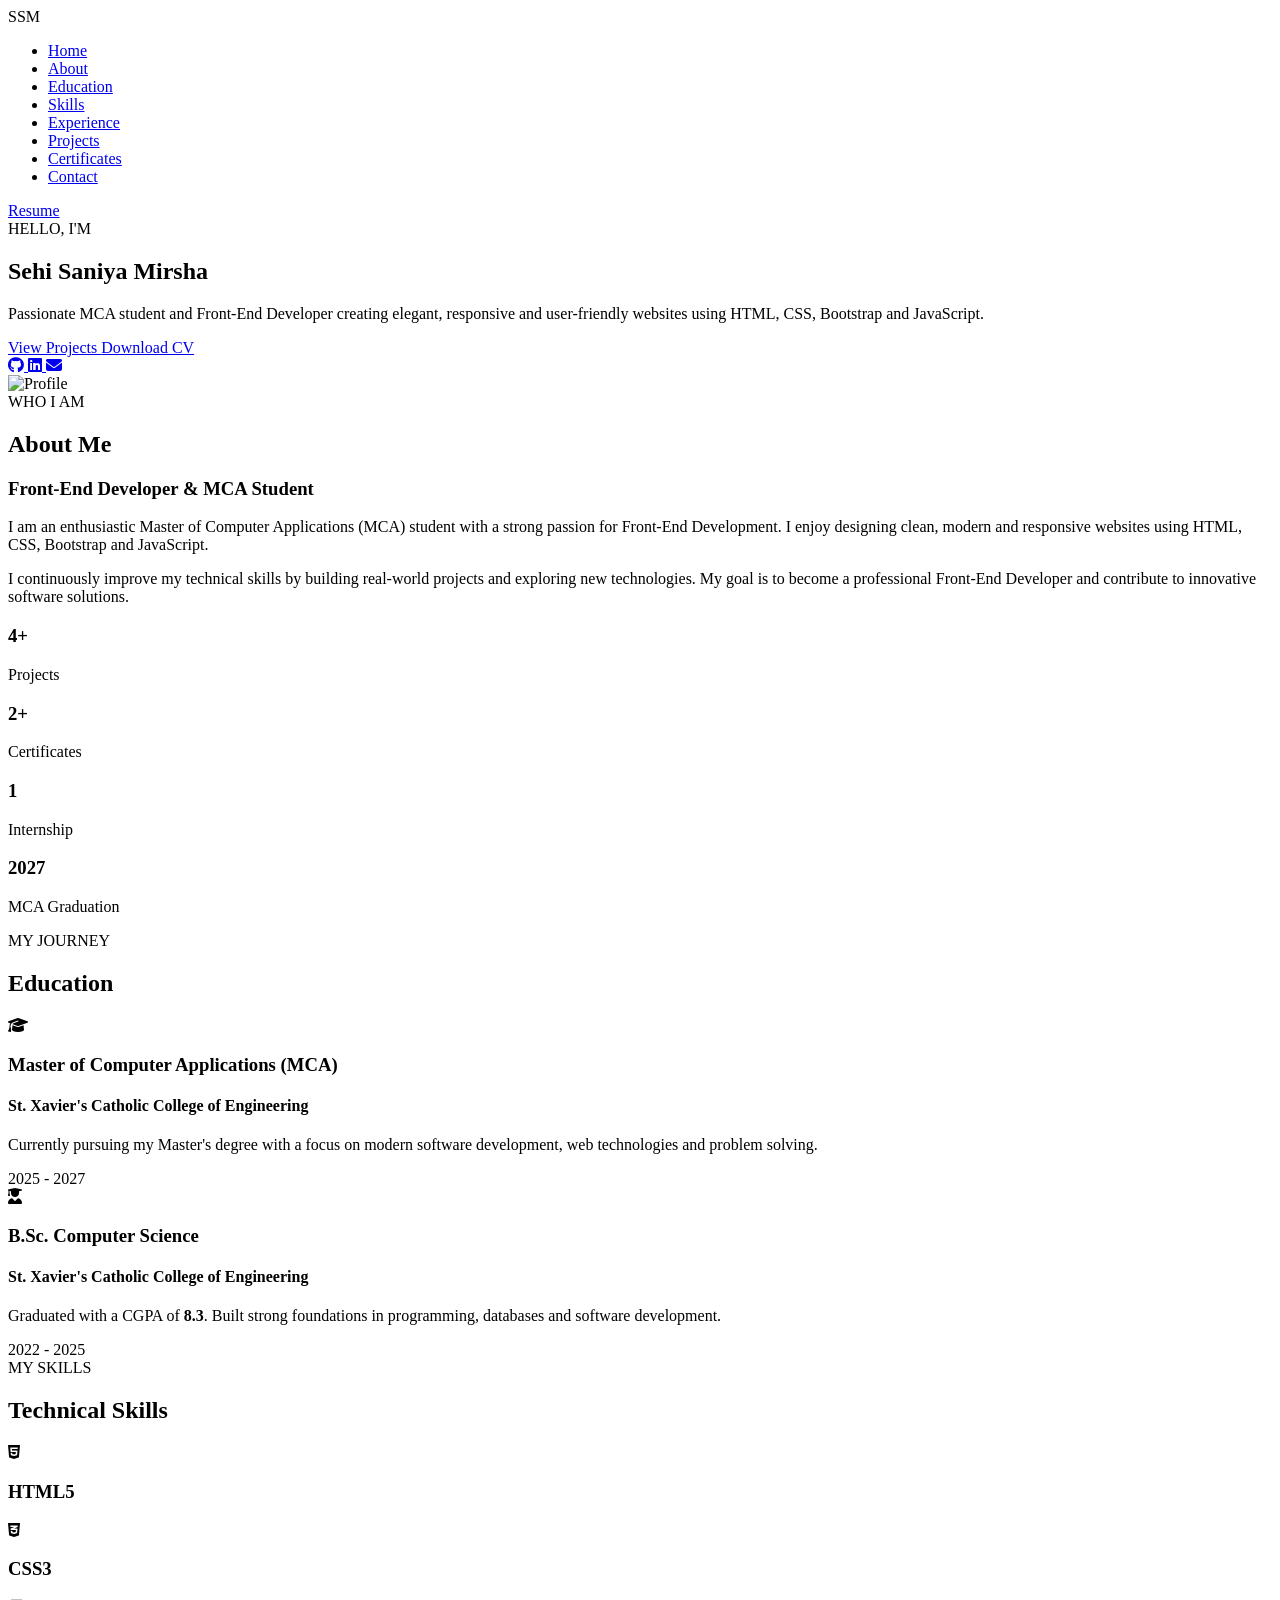
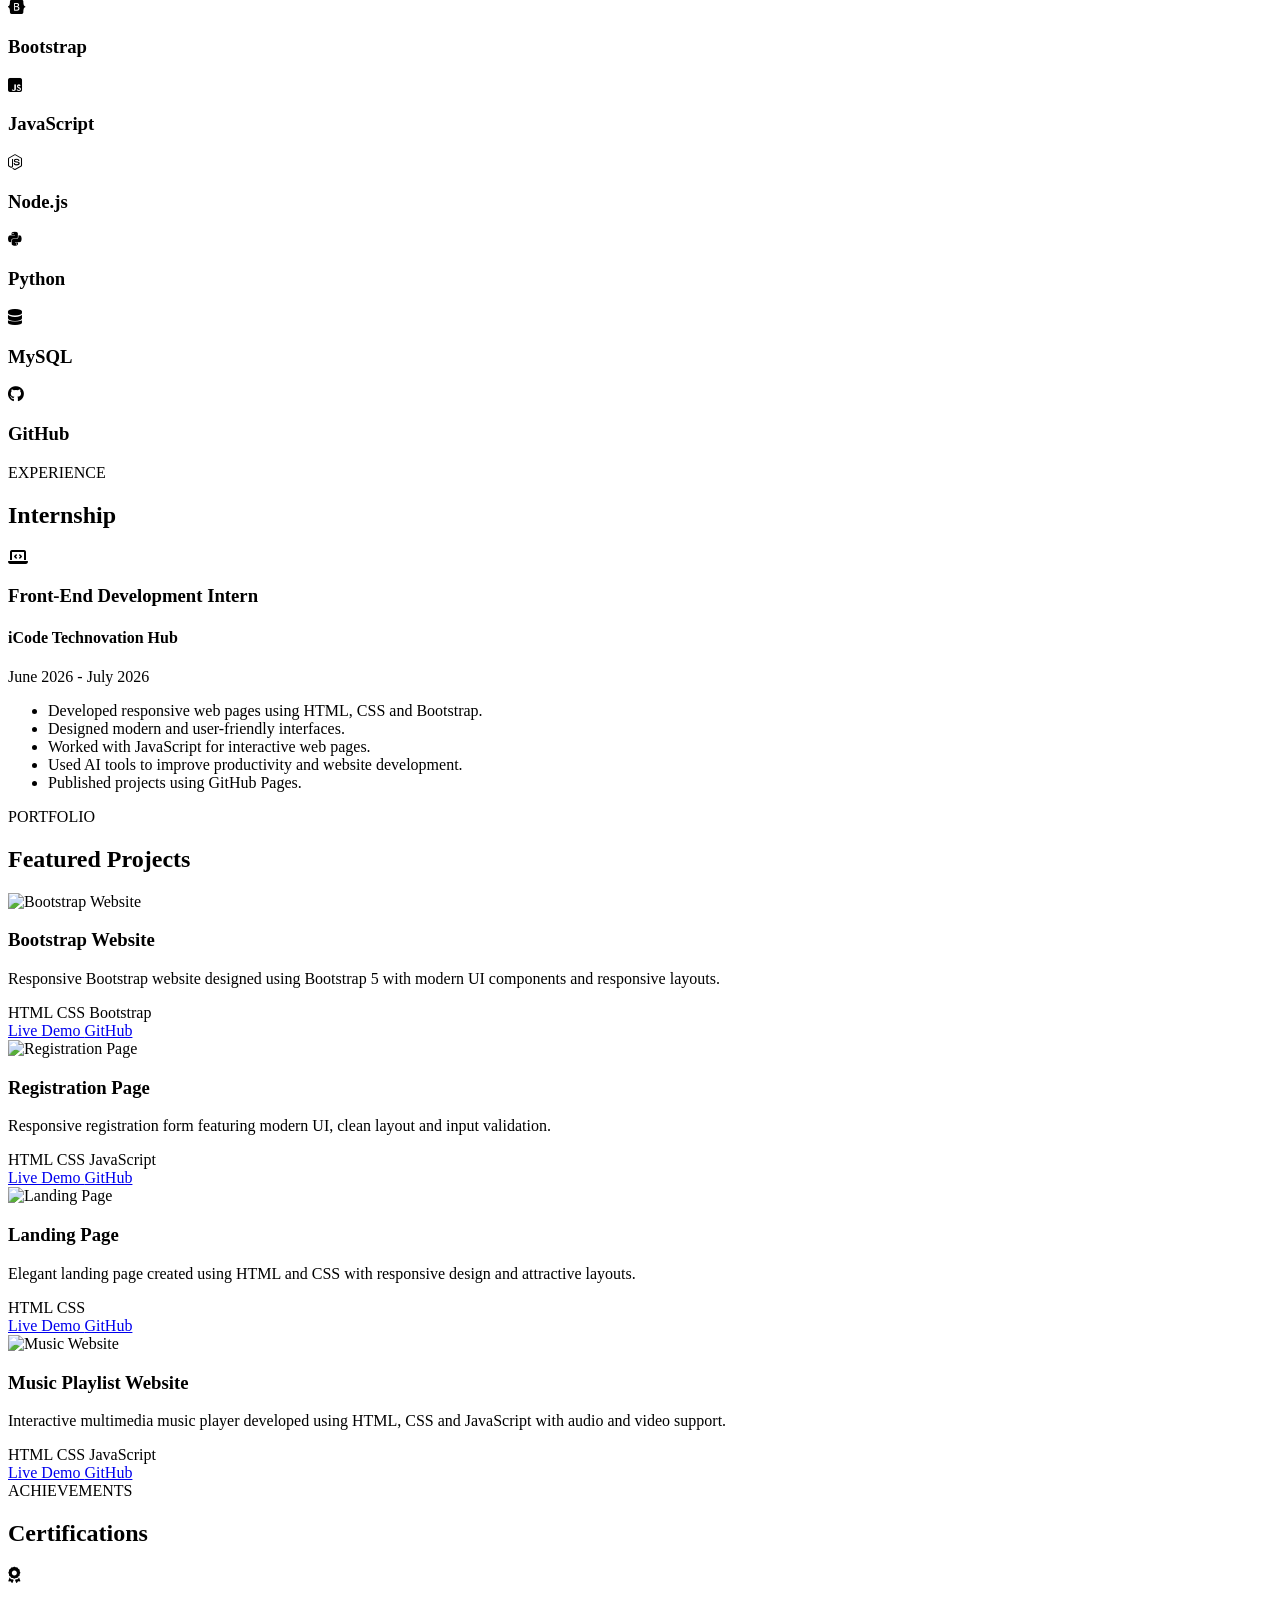
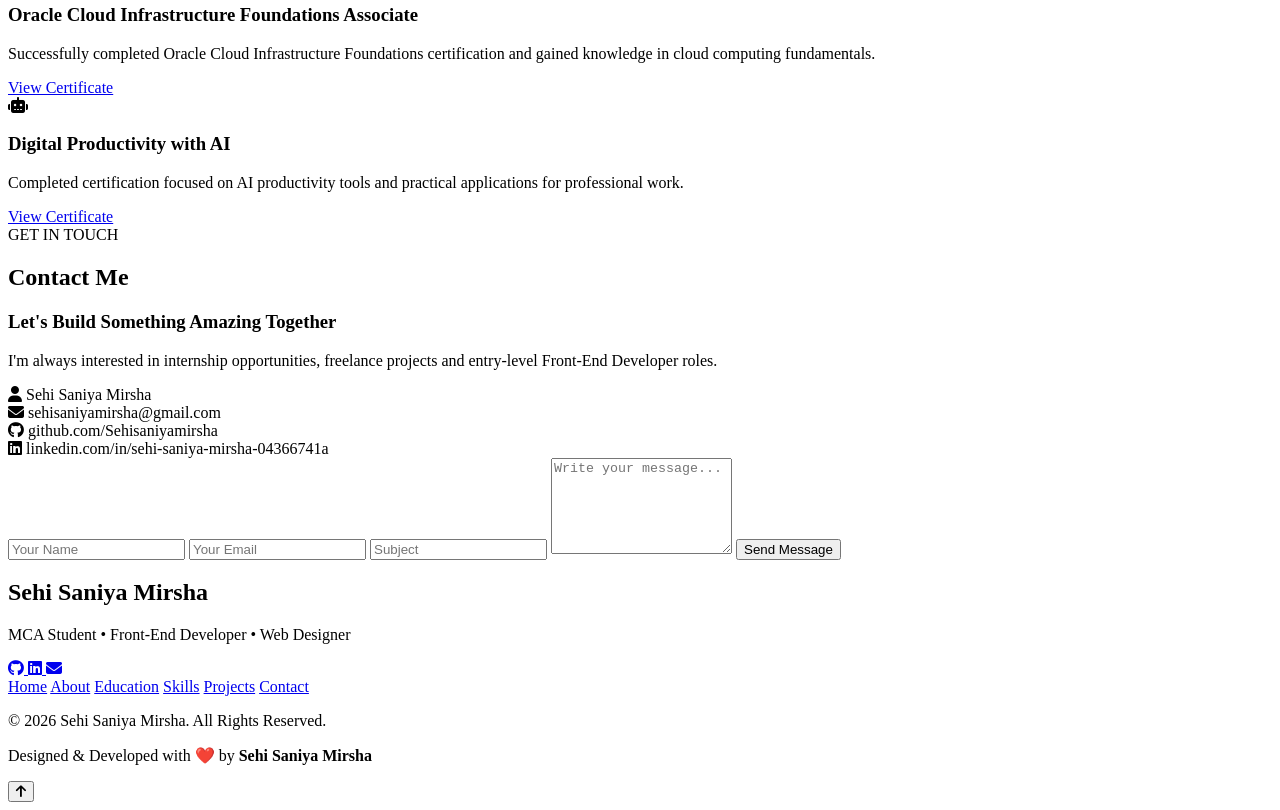
==== index.html @ 5b211af3 "Add files via upload" ====
<!DOCTYPE html>
<html lang="en">

<head>

    <meta charset="UTF-8">
    <meta name="viewport" content="width=device-width, initial-scale=1.0">

    <title>Sehi Saniya Mirsha | Front-End Developer</title>

    <!-- Google Fonts -->
    <link href="https://fonts.googleapis.com/css2?family=Poppins:wght@300;400;500;600;700&family=Playfair+Display:wght@600;700&display=swap" rel="stylesheet">

    <!-- Font Awesome -->
    <link rel="stylesheet"
        href="https://cdnjs.cloudflare.com/ajax/libs/font-awesome/6.7.2/css/all.min.css">

    <!-- CSS -->
    <link rel="stylesheet" href="style.css">

</head>

<body>

    <!--======================
        Loader
    =======================-->

    <div id="loader">

        <div class="loader-circle"></div>

    </div>

    <!-- Progress Bar -->

    <div id="progress-bar"></div>

    <!-- Background Blur -->

    <div class="blur blur1"></div>

    <div class="blur blur2"></div>

    <!--======================
        HEADER
    =======================-->

    <header>

        <nav>

            <div class="logo">

                SSM

            </div>

            <ul>

                <li><a href="#home">Home</a></li>

                <li><a href="#about">About</a></li>

                <li><a href="#education">Education</a></li>

                <li><a href="#skills">Skills</a></li>

                <li><a href="#experience">Experience</a></li>

                <li><a href="#projects">Projects</a></li>

                <li><a href="#certificates">Certificates</a></li>

                <li><a href="#contact">Contact</a></li>

            </ul>

            <a href="resume.pdf" download class="resume-btn">

                Resume

            </a>

        </nav>

    </header>

    <!--======================
        HERO
    =======================-->

    <section class="hero" id="home">

        <div class="hero-left">

            <span class="welcome">

                HELLO, I'M

            </span>

            <h1>

                Sehi Saniya

                <span>Mirsha</span>

            </h1>

            <h2>

                <span class="typing"></span>

            </h2>

            <p>

                Passionate MCA student and Front-End Developer creating
                elegant, responsive and user-friendly websites using
                HTML, CSS, Bootstrap and JavaScript.

            </p>

            <div class="hero-buttons">

                <a href="#projects" class="primary-btn">

                    View Projects

                </a>

                <a href="resume.pdf" download class="secondary-btn">

                    Download CV

                </a>

            </div>

            <div class="social-links">

                <a href="https://github.com/Sehisaniyamirsha" target="_blank">

                    <i class="fab fa-github"></i>

                </a>

                <a href="https://www.linkedin.com/in/sehi-saniya-mirsha-04366741a/" target="_blank">

                    <i class="fab fa-linkedin"></i>

                </a>

                <a href="mailto:sehisaniyamirsha@gmail.com">

                    <i class="fas fa-envelope"></i>

                </a>

            </div>

        </div>

        <div class="hero-right">

            <div class="image-box">

                <img src="profile.jpg" alt="Profile">

            </div>

        </div>

    </section>

    <!--======================
        ABOUT
    =======================-->

    <section id="about">

        <div class="section-heading">

            <span>WHO I AM</span>

            <h2>About Me</h2>

        </div>

        <div class="about-wrapper">

            <div class="about-content">

                <h3>

                    Front-End Developer & MCA Student

                </h3>

                <p>

                    I am an enthusiastic Master of Computer Applications
                    (MCA) student with a strong passion for Front-End
                    Development. I enjoy designing clean, modern and
                    responsive websites using HTML, CSS, Bootstrap and
                    JavaScript.

                </p>

                <p>

                    I continuously improve my technical skills by building
                    real-world projects and exploring new technologies.
                    My goal is to become a professional Front-End Developer
                    and contribute to innovative software solutions.

                </p>

            </div>

            <div class="about-cards">

                <div class="info-card">

                    <h3>4+</h3>

                    <p>Projects</p>

                </div>

                <div class="info-card">

                    <h3>2+</h3>

                    <p>Certificates</p>

                </div>

                <div class="info-card">

                    <h3>1</h3>

                    <p>Internship</p>

                </div>

                <div class="info-card">

                    <h3>2027</h3>

                    <p>MCA Graduation</p>

                </div>

            </div>

        </div>

    </section>
        <!--======================
        EDUCATION
    =======================-->

    <section id="education">

        <div class="section-heading">

            <span>MY JOURNEY</span>

            <h2>Education</h2>

        </div>

        <div class="education-container">

            <div class="education-card">

                <div class="edu-icon">
                    <i class="fas fa-graduation-cap"></i>
                </div>

                <div class="edu-content">

                    <h3>Master of Computer Applications (MCA)</h3>

                    <h4>St. Xavier's Catholic College of Engineering</h4>

                    <p>
                        Currently pursuing my Master's degree with a focus on
                        modern software development, web technologies and
                        problem solving.
                    </p>

                    <span>2025 - 2027</span>

                </div>

            </div>

            <div class="education-card">

                <div class="edu-icon">
                    <i class="fas fa-user-graduate"></i>
                </div>

                <div class="edu-content">

                    <h3>B.Sc. Computer Science</h3>

                    <h4>St. Xavier's Catholic College of Engineering</h4>

                    <p>

                        Graduated with a CGPA of <strong>8.3</strong>.
                        Built strong foundations in programming,
                        databases and software development.

                    </p>

                    <span>2022 - 2025</span>

                </div>

            </div>

        </div>

    </section>





    <!--======================
            SKILLS
    =======================-->

    <section id="skills">

        <div class="section-heading">

            <span>MY SKILLS</span>

            <h2>Technical Skills</h2>

        </div>

        <div class="skills-container">

            <div class="skill-card">
                <i class="fab fa-html5"></i>
                <h3>HTML5</h3>
            </div>

            <div class="skill-card">
                <i class="fab fa-css3-alt"></i>
                <h3>CSS3</h3>
            </div>

            <div class="skill-card">
                <i class="fab fa-bootstrap"></i>
                <h3>Bootstrap</h3>
            </div>

            <div class="skill-card">
                <i class="fab fa-js-square"></i>
                <h3>JavaScript</h3>
            </div>

            <div class="skill-card">
                <i class="fab fa-node-js"></i>
                <h3>Node.js</h3>
            </div>

            <div class="skill-card">
                <i class="fab fa-python"></i>
                <h3>Python</h3>
            </div>

            <div class="skill-card">
                <i class="fas fa-database"></i>
                <h3>MySQL</h3>
            </div>

            <div class="skill-card">
                <i class="fab fa-github"></i>
                <h3>GitHub</h3>
            </div>

        </div>

    </section>





    <!--======================
            EXPERIENCE
    =======================-->

    <section id="experience">

        <div class="section-heading">

            <span>EXPERIENCE</span>

            <h2>Internship</h2>

        </div>

        <div class="experience-box">

            <div class="experience-icon">

                <i class="fas fa-laptop-code"></i>

            </div>

            <div class="experience-content">

                <h3>Front-End Development Intern</h3>

                <h4>iCode Technovation Hub</h4>

                <span>June 2026 - July 2026</span>

                <ul>

                    <li>Developed responsive web pages using HTML, CSS and Bootstrap.</li>

                    <li>Designed modern and user-friendly interfaces.</li>

                    <li>Worked with JavaScript for interactive web pages.</li>

                    <li>Used AI tools to improve productivity and website development.</li>

                    <li>Published projects using GitHub Pages.</li>

                </ul>

            </div>

        </div>

    </section>






    <!--======================
            PROJECTS
    =======================-->

    <section id="projects">

        <div class="section-heading">

            <span>PORTFOLIO</span>

            <h2>Featured Projects</h2>

        </div>

        <div class="projects-grid">




            <!-- Project 1 -->

            <div class="project-card">

                <img src="pro1.png" alt="Bootstrap Website">

                <div class="project-content">

                    <h3>Bootstrap Website</h3>

                    <p>

                        Responsive Bootstrap website designed using
                        Bootstrap 5 with modern UI components and
                        responsive layouts.

                    </p>

                    <div class="project-tech">

                        <span>HTML</span>

                        <span>CSS</span>

                        <span>Bootstrap</span>

                    </div>

                    <div class="project-buttons">

                        <a href="https://sehisaniyamirsha.github.io/bootdata/" target="_blank">

                            Live Demo

                        </a>

                        <a href="https://github.com/Sehisaniyamirsha" target="_blank">

                            GitHub

                        </a>

                    </div>

                </div>

            </div>




            <!-- Project 2 -->

            <div class="project-card">

                <img src="pro2.png" alt="Registration Page">

                <div class="project-content">

                    <h3>Registration Page</h3>

                    <p>

                        Responsive registration form featuring modern UI,
                        clean layout and input validation.

                    </p>

                    <div class="project-tech">

                        <span>HTML</span>

                        <span>CSS</span>

                        <span>JavaScript</span>

                    </div>

                    <div class="project-buttons">

                        <a href="https://sehisaniyamirsha.github.io/registration-page/" target="_blank">

                            Live Demo

                        </a>

                        <a href="https://github.com/Sehisaniyamirsha" target="_blank">

                            GitHub

                        </a>

                    </div>

                </div>

            </div>





            <!-- Project 3 -->

            <div class="project-card">

                <img src="pro3.png" alt="Landing Page">

                <div class="project-content">

                    <h3>Landing Page</h3>

                    <p>

                        Elegant landing page created using HTML and CSS
                        with responsive design and attractive layouts.

                    </p>

                    <div class="project-tech">

                        <span>HTML</span>

                        <span>CSS</span>

                    </div>

                    <div class="project-buttons">

                        <a href="https://sehisaniyamirsha.github.io/Landing-page/" target="_blank">

                            Live Demo

                        </a>

                        <a href="https://github.com/Sehisaniyamirsha" target="_blank">

                            GitHub

                        </a>

                    </div>

                </div>

            </div>





            <!-- Project 4 -->

            <div class="project-card">

                <img src="media.png" alt="Music Website">

                <div class="project-content">

                    <h3>Music Playlist Website</h3>

                    <p>

                        Interactive multimedia music player developed using
                        HTML, CSS and JavaScript with audio and video support.

                    </p>

                    <div class="project-tech">

                        <span>HTML</span>

                        <span>CSS</span>

                        <span>JavaScript</span>

                    </div>

                    <div class="project-buttons">

                        <a href="https://sehisaniyamirsha.github.io/Music/" target="_blank">

                            Live Demo

                        </a>

                        <a href="https://github.com/Sehisaniyamirsha" target="_blank">

                            GitHub

                        </a>

                    </div>

                </div>

            </div>

        </div>

    </section>
        <!--======================
        CERTIFICATES
    =======================-->

    <section id="certificates">

        <div class="section-heading">

            <span>ACHIEVEMENTS</span>

            <h2>Certifications</h2>

        </div>

        <div class="certificate-container">

            <div class="certificate-card">

                <div class="certificate-icon">

                    <i class="fas fa-award"></i>

                </div>

                <h3>Oracle Cloud Infrastructure Foundations Associate</h3>

                <p>

                    Successfully completed Oracle Cloud Infrastructure
                    Foundations certification and gained knowledge in
                    cloud computing fundamentals.

                </p>

                <a href="saniyacertificate.pdf" target="_blank">

                    View Certificate

                </a>

            </div>

            <div class="certificate-card">

                <div class="certificate-icon">

                    <i class="fas fa-robot"></i>

                </div>

                <h3>Digital Productivity with AI</h3>

                <p>

                    Completed certification focused on AI productivity
                    tools and practical applications for professional work.

                </p>

                <a href="https://drive.google.com/file/d/1fYoH6zxMlNTVMBjX9g4Q5JbIxRyKsY3P/view?usp=sharing"
                    target="_blank">

                    View Certificate

                </a>

            </div>

        </div>

    </section>





    <!--======================
            CONTACT
    =======================-->

    <section id="contact">

        <div class="section-heading">

            <span>GET IN TOUCH</span>

            <h2>Contact Me</h2>

        </div>

        <div class="contact-wrapper">

            <div class="contact-left">

                <h3>

                    Let's Build Something Amazing Together

                </h3>

                <p>

                    I'm always interested in internship opportunities,
                    freelance projects and entry-level Front-End
                    Developer roles.

                </p>

                <div class="contact-info">

                    <div class="contact-item">

                        <i class="fas fa-user"></i>

                        <span>Sehi Saniya Mirsha</span>

                    </div>

                    <div class="contact-item">

                        <i class="fas fa-envelope"></i>

                        <span>
                            sehisaniyamirsha@gmail.com
                        </span>

                    </div>

                    <div class="contact-item">

                        <i class="fab fa-github"></i>

                        <span>
                            github.com/Sehisaniyamirsha
                        </span>

                    </div>

                    <div class="contact-item">

                        <i class="fab fa-linkedin"></i>

                        <span>
                            linkedin.com/in/sehi-saniya-mirsha-04366741a
                        </span>

                    </div>

                </div>

            </div>

            <div class="contact-right">

                <form>

                    <input type="text"
                        placeholder="Your Name"
                        required>

                    <input type="email"
                        placeholder="Your Email"
                        required>

                    <input type="text"
                        placeholder="Subject">

                    <textarea rows="6"
                        placeholder="Write your message..."
                        required></textarea>

                    <button type="submit">

                        Send Message

                    </button>

                </form>

            </div>

        </div>

    </section>





    <!--======================
            FOOTER
    =======================-->

    <footer>

        <div class="footer-container">

            <h2>

                Sehi Saniya Mirsha

            </h2>

            <p>

                MCA Student • Front-End Developer • Web Designer

            </p>

            <div class="footer-social">

                <a href="https://github.com/Sehisaniyamirsha"
                    target="_blank">

                    <i class="fab fa-github"></i>

                </a>

                <a href="https://www.linkedin.com/in/sehi-saniya-mirsha-04366741a/"
                    target="_blank">

                    <i class="fab fa-linkedin"></i>

                </a>

                <a href="mailto:sehisaniyamirsha@gmail.com">

                    <i class="fas fa-envelope"></i>

                </a>

            </div>

            <div class="footer-links">

                <a href="#home">Home</a>

                <a href="#about">About</a>

                <a href="#education">Education</a>

                <a href="#skills">Skills</a>

                <a href="#projects">Projects</a>

                <a href="#contact">Contact</a>

            </div>

            <p class="copyright">

                © 2026 Sehi Saniya Mirsha. All Rights Reserved.

            </p>

            <p class="developer">

                Designed & Developed with ❤️ by
                <strong>Sehi Saniya Mirsha</strong>

            </p>

        </div>

    </footer>





    <!-- Scroll To Top -->

    <button id="topBtn">

        <i class="fas fa-arrow-up"></i>

    </button>





    <!-- JavaScript -->

    <script src="script.js"></script>

</body>

</html>
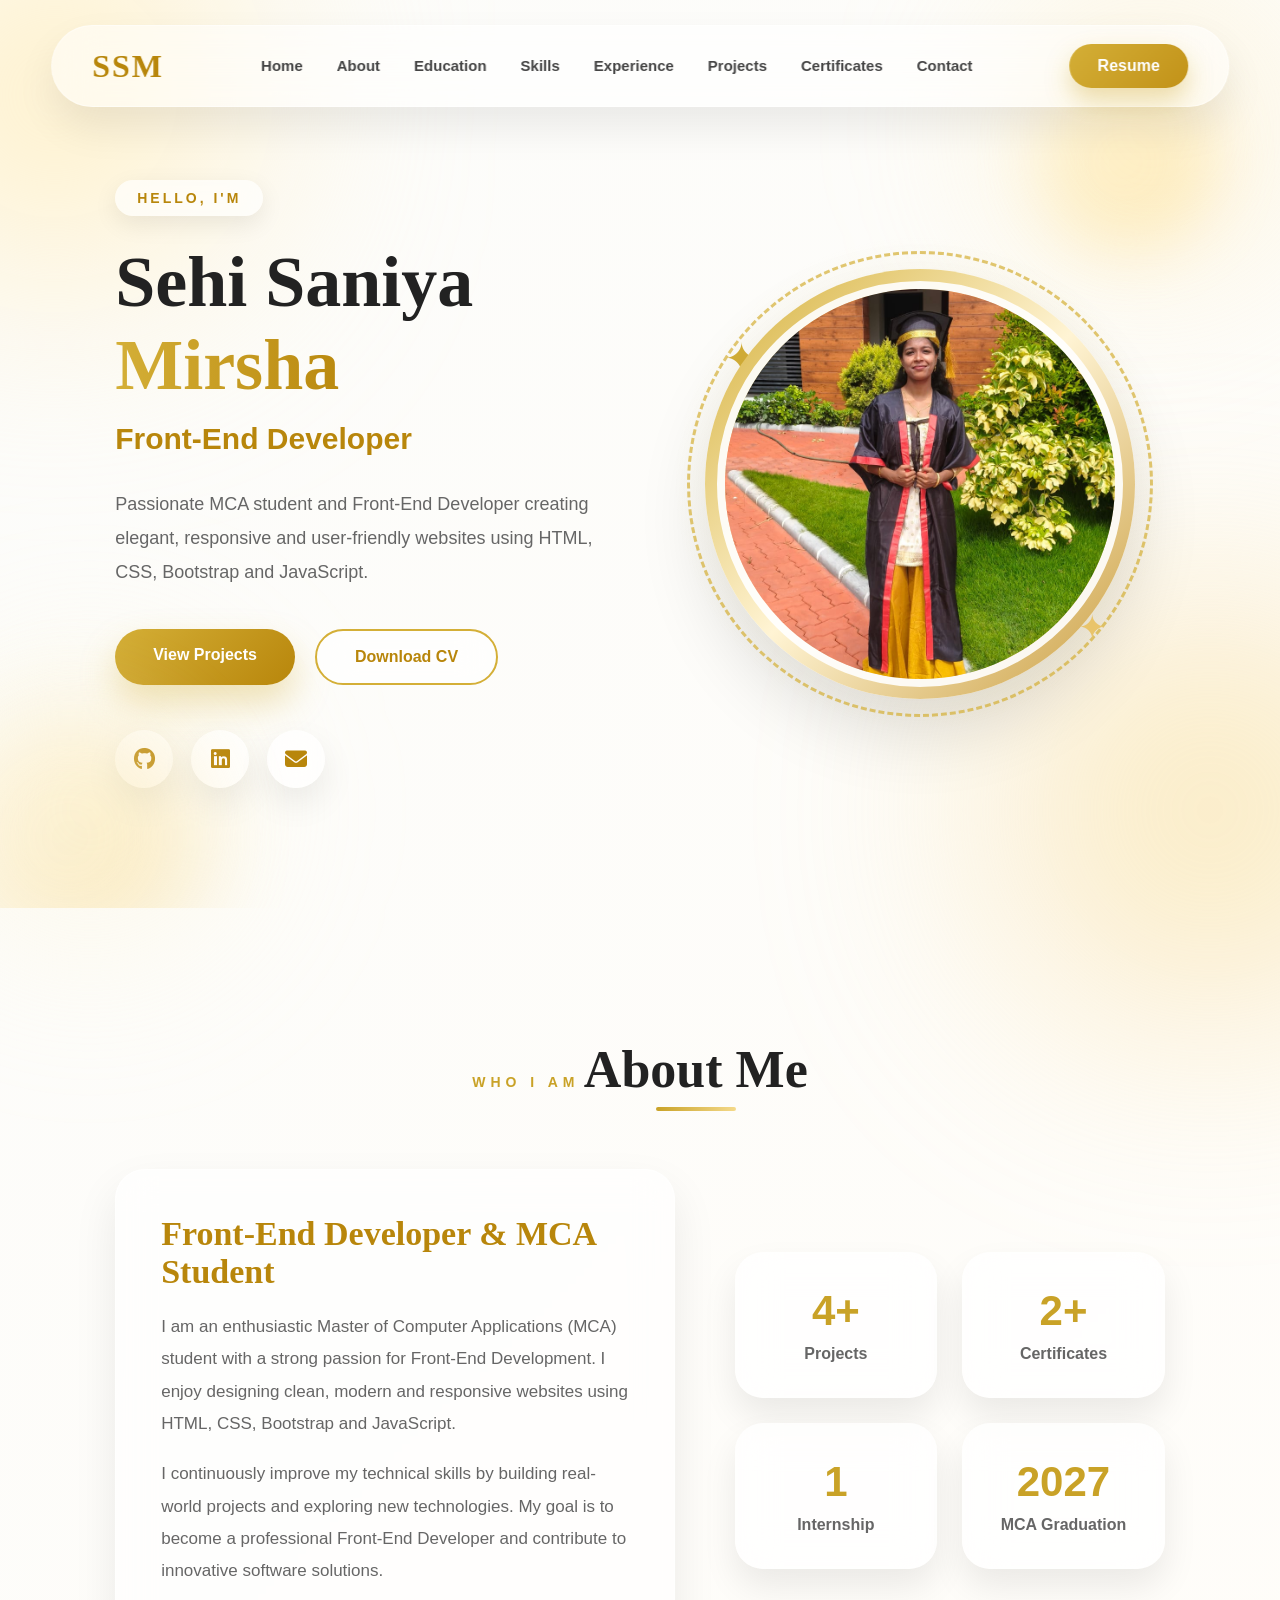
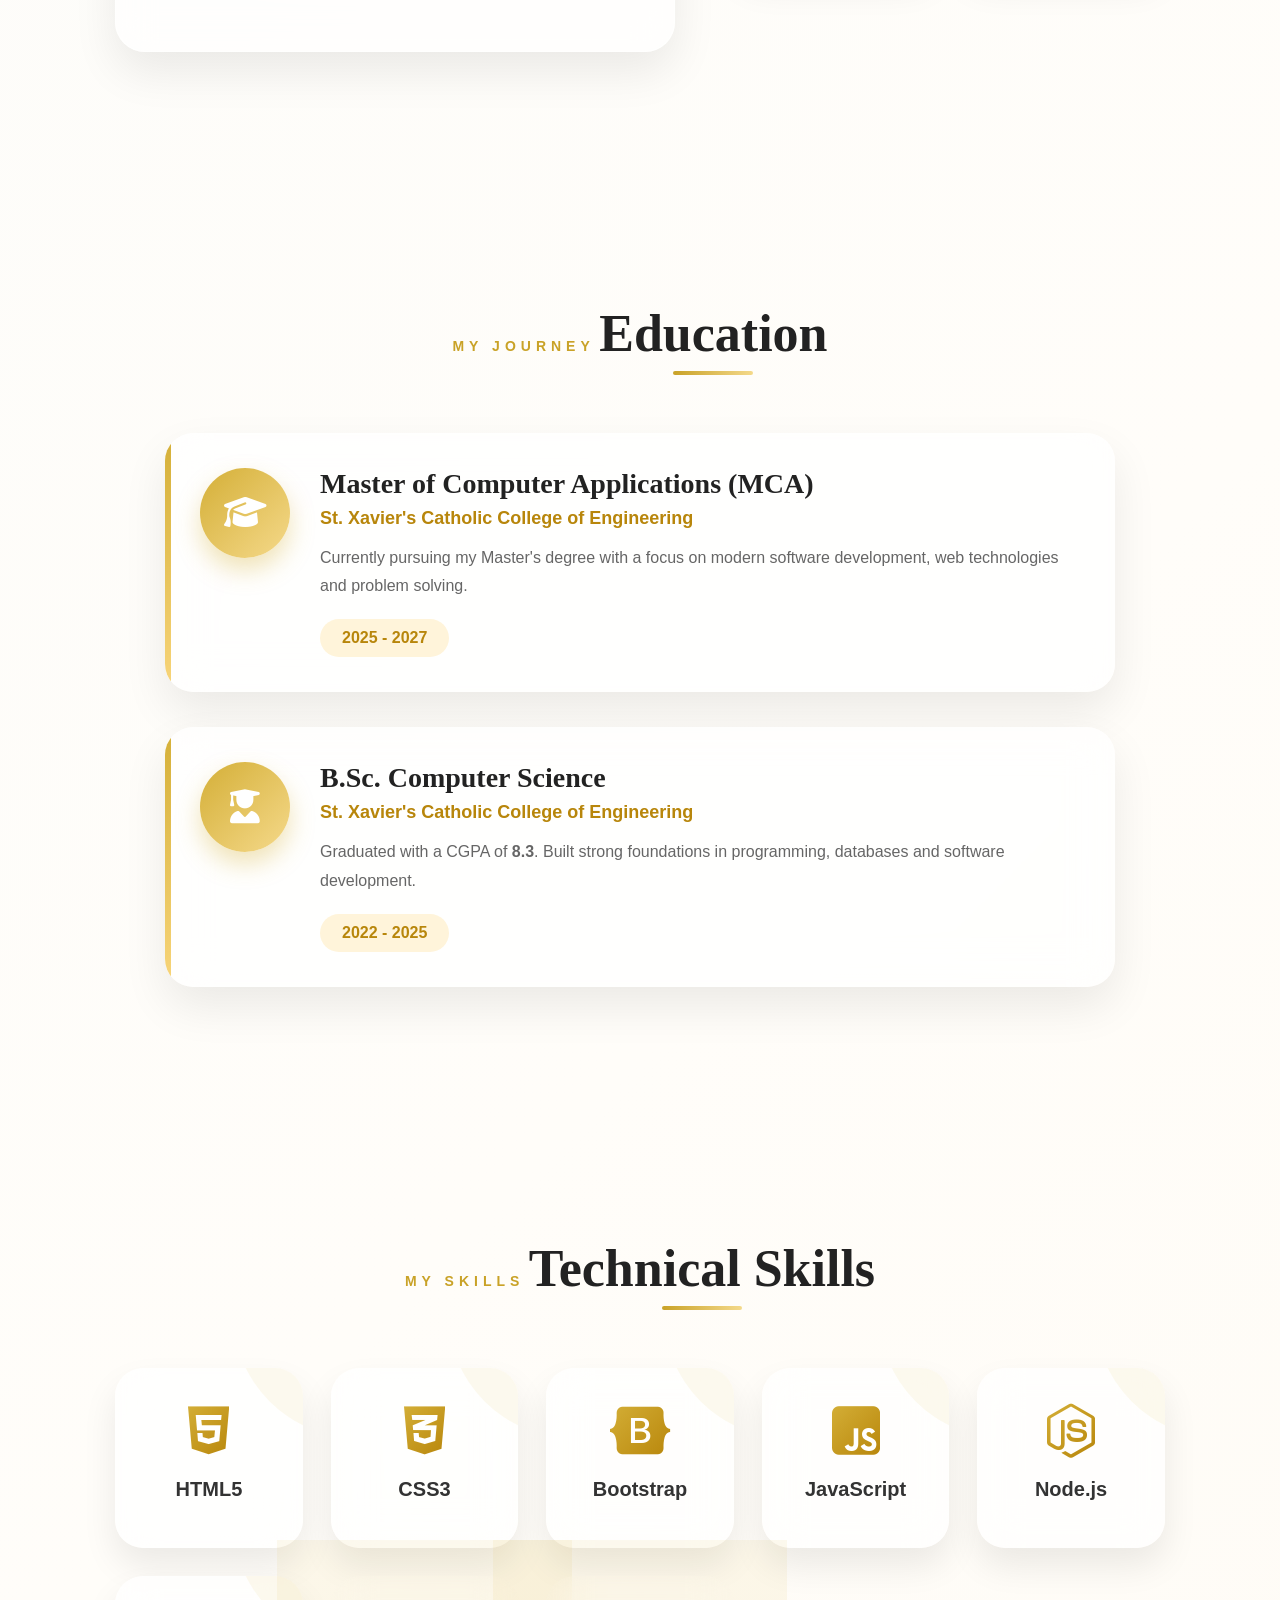
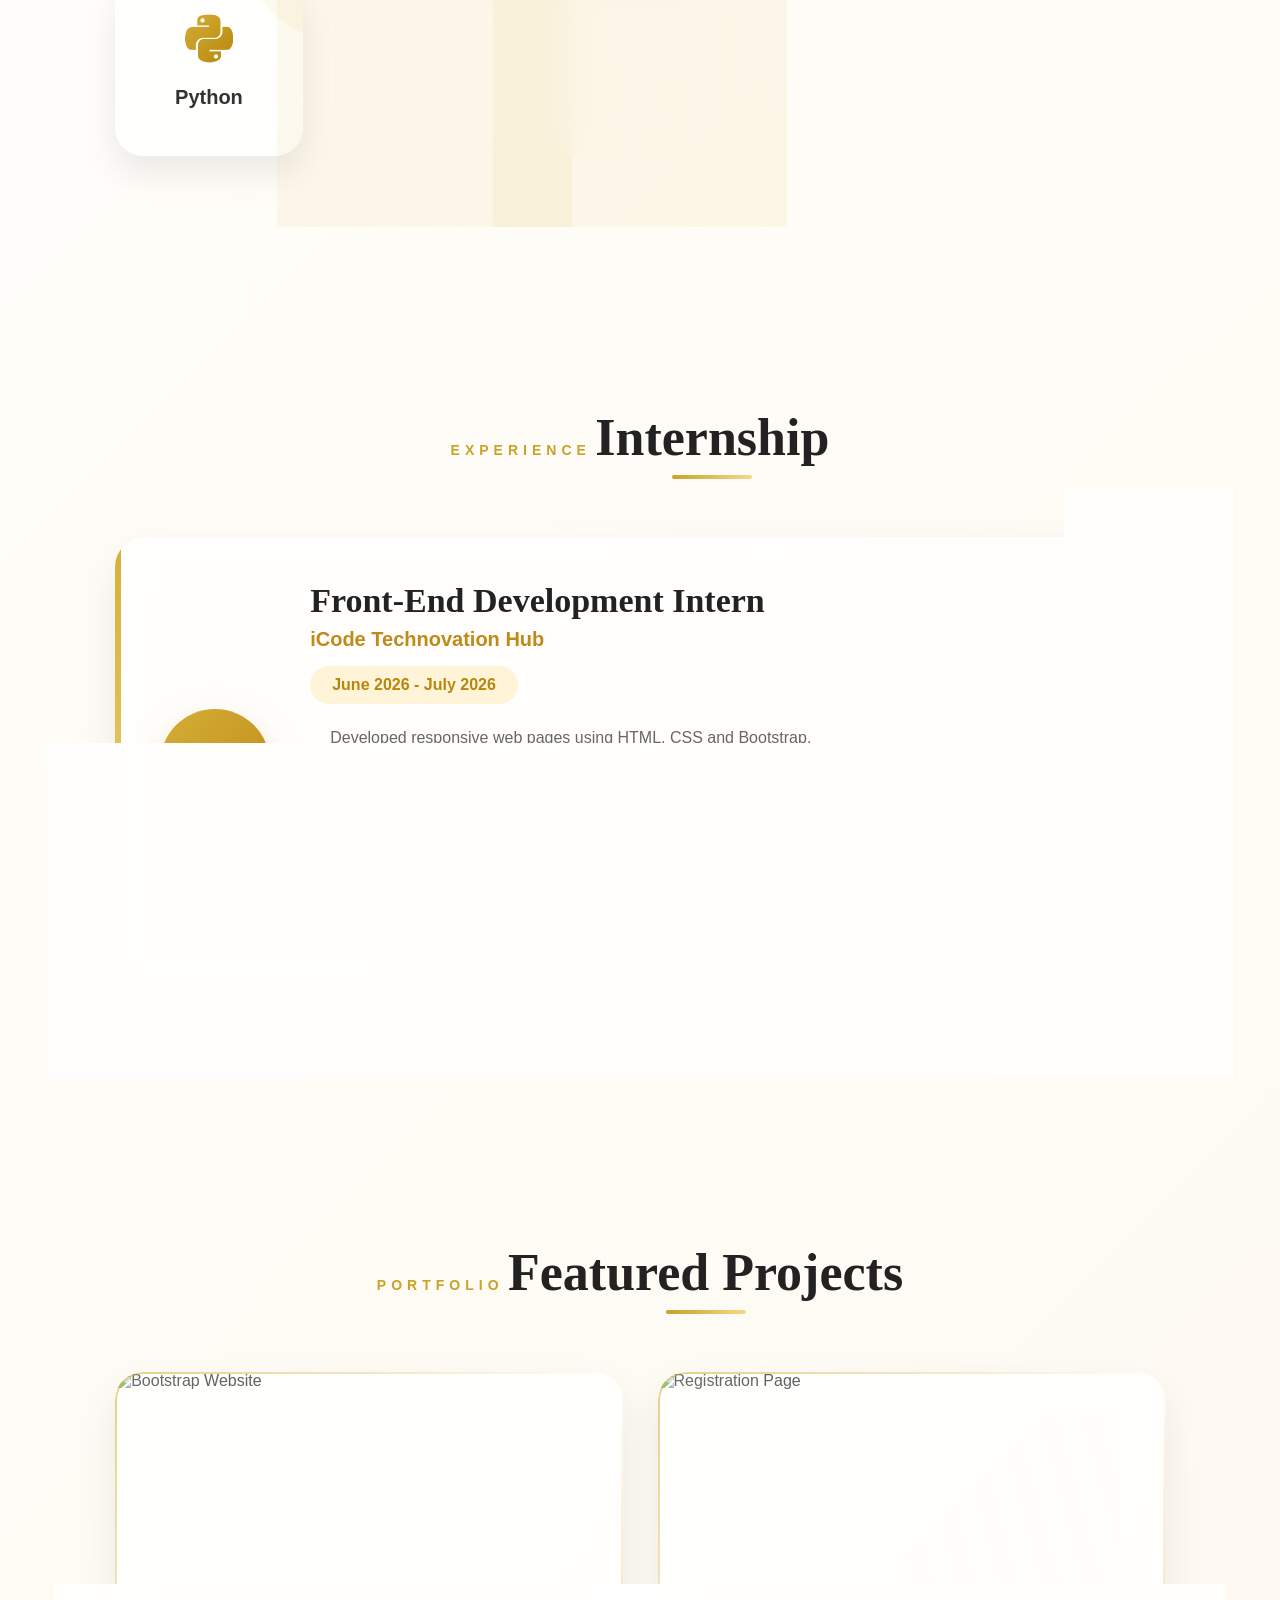
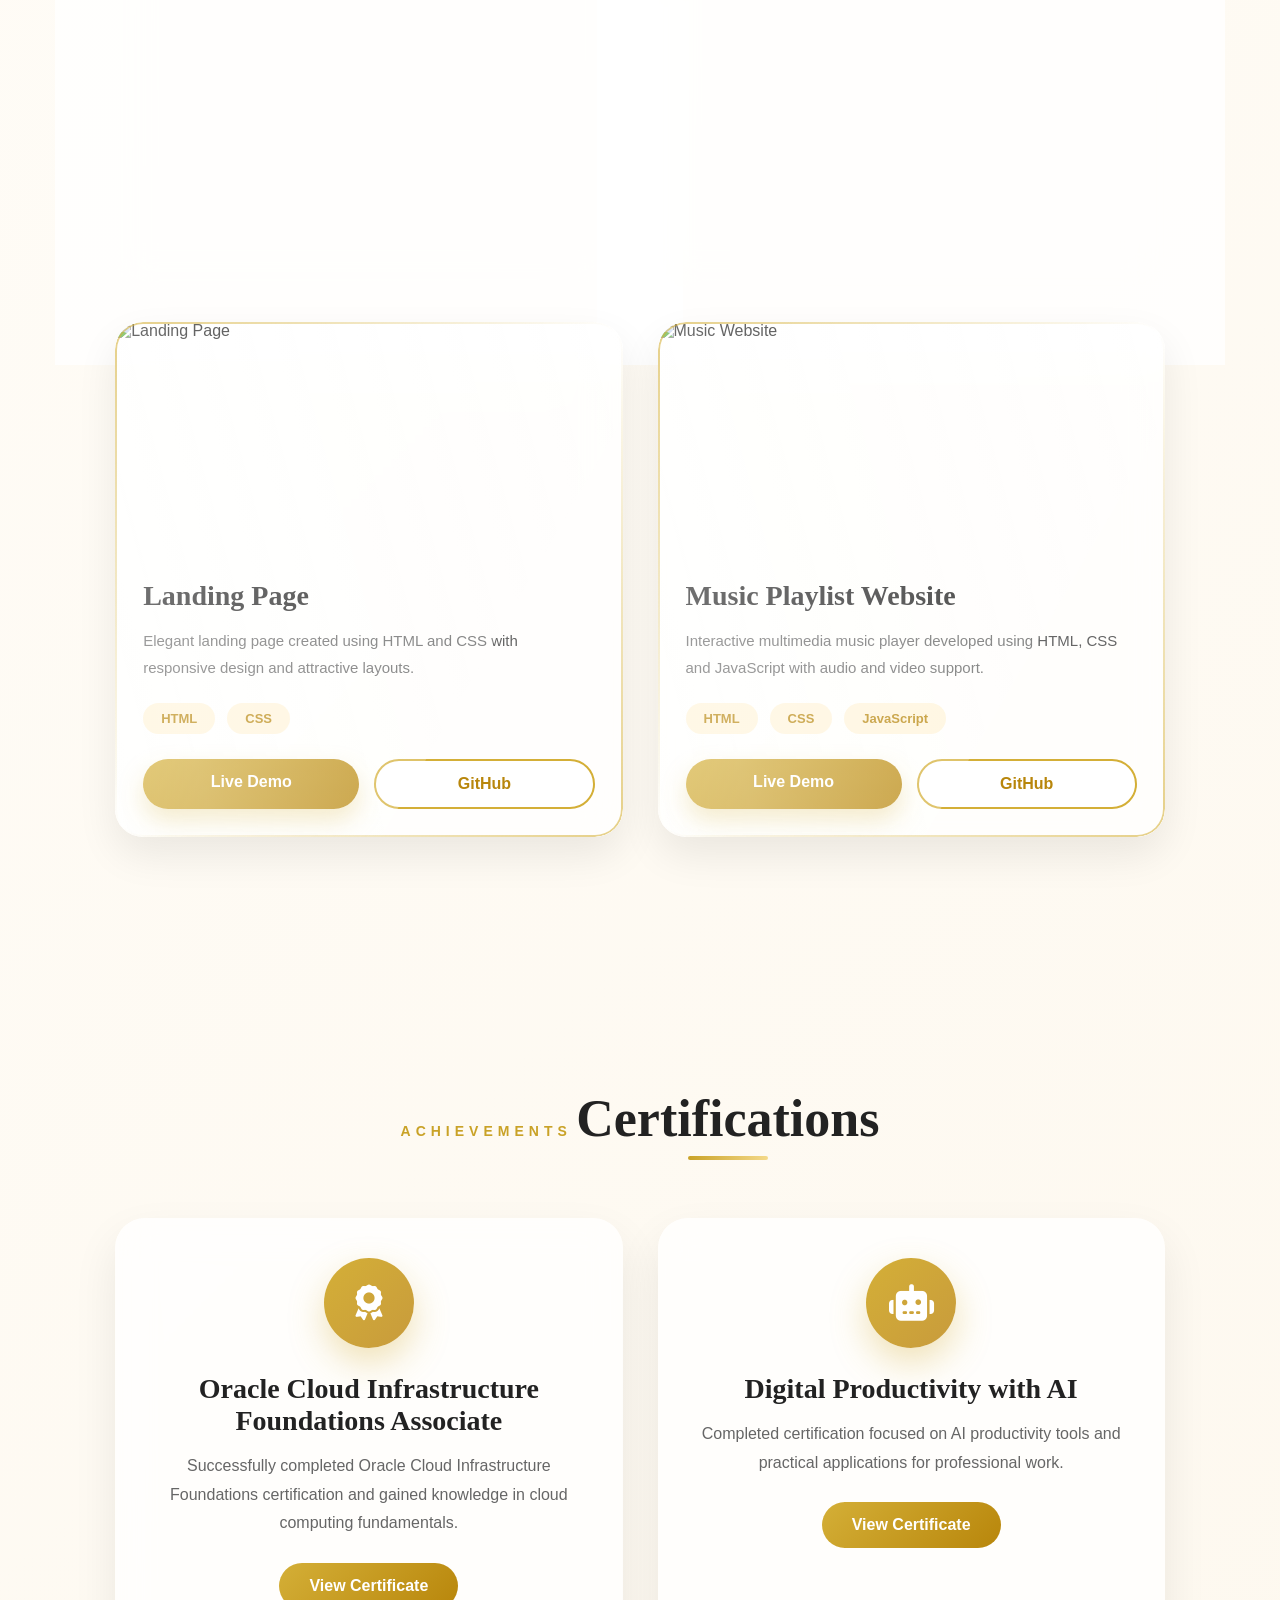
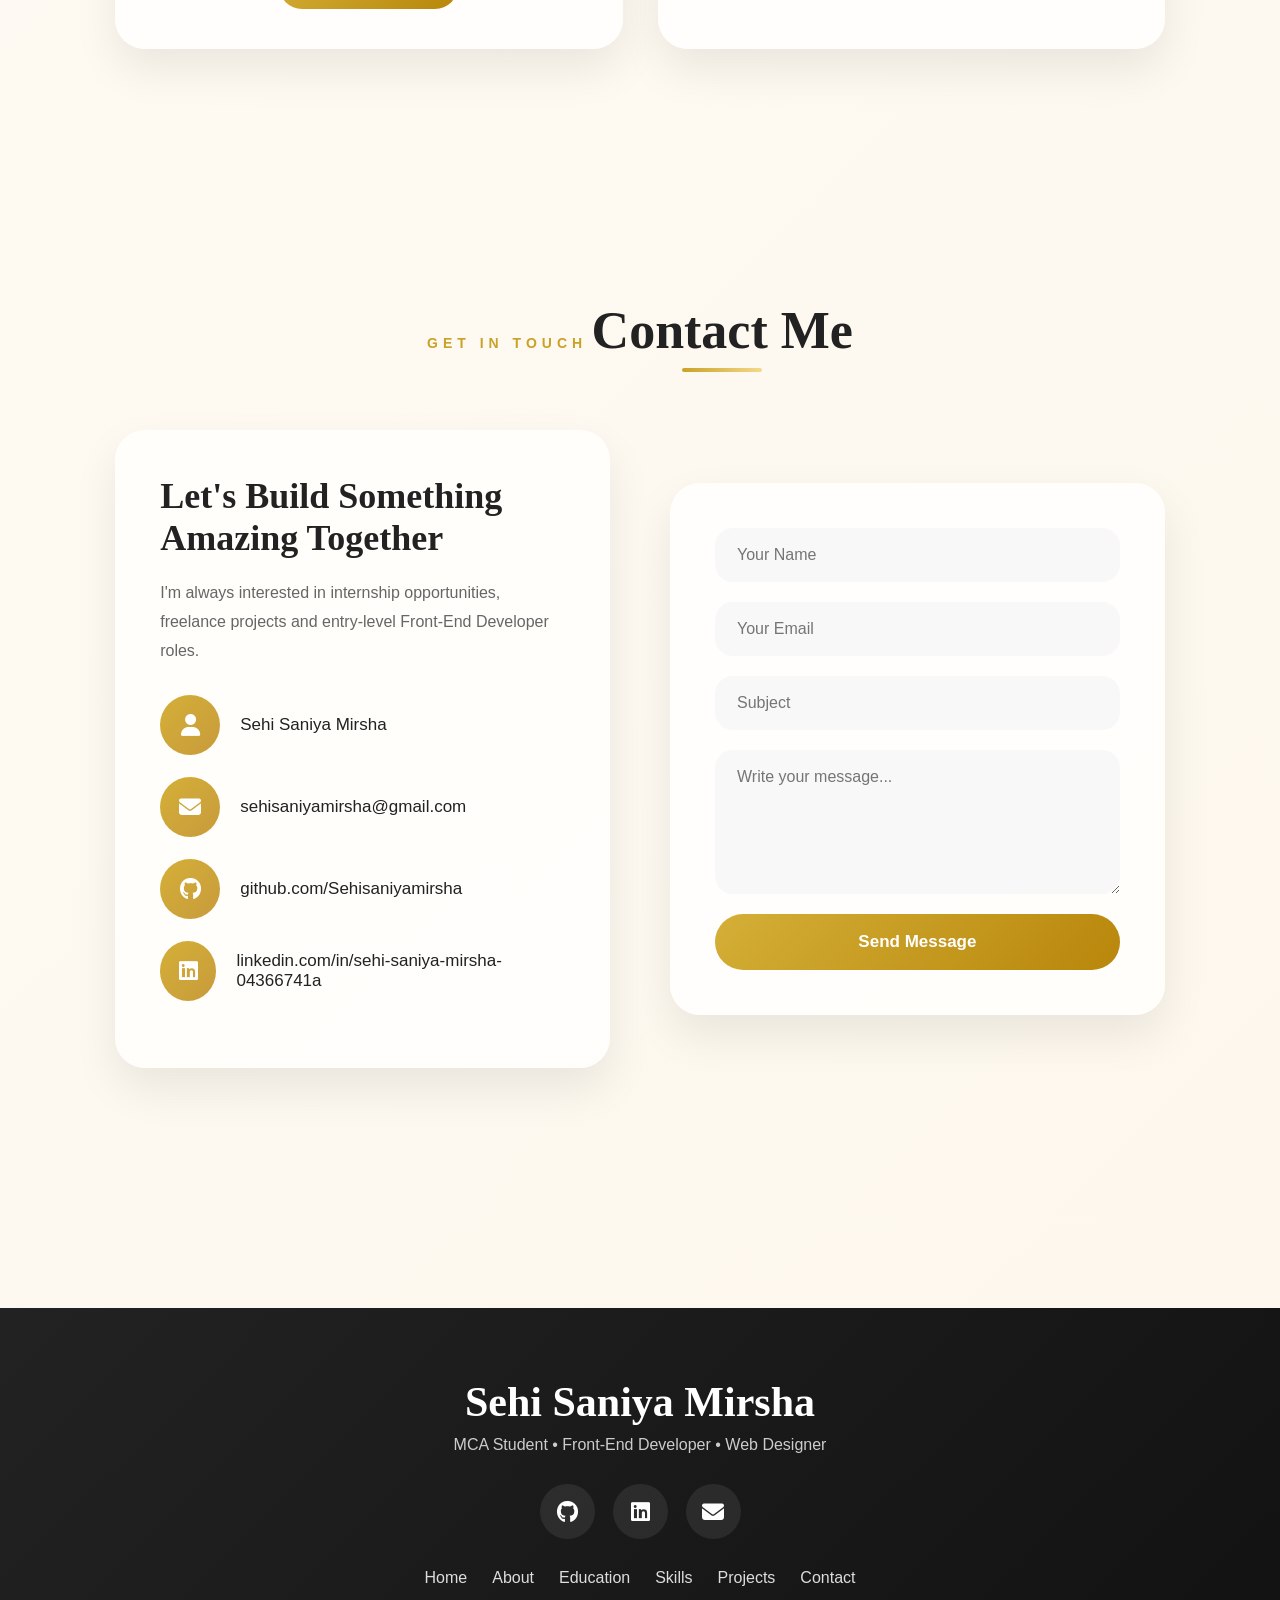
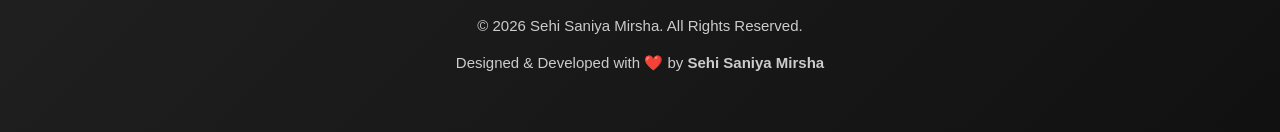
==== commit 30d0f60b: "Update index.html" ====
--- a/index.html
+++ b/index.html
@@ -439,6 +439,12 @@
                     <li>Published projects using GitHub Pages.</li>
 
                 </ul>
+                <a href="https://drive.google.com/file/d/1PQXtFYqClbMcXwiXIj-w5D3bUg8gZEOE/view?usp=sharing"
+   target="_blank">
+
+    View Internship Certificate
+
+</a>
 
             </div>
 
@@ -959,4 +965,4 @@
 
 </body>
 
-</html>+</html>
--- a/style.css
+++ b/style.css
@@ -0,0 +1,3357 @@
+/*=========================================================
+            GOOGLE FONTS
+=========================================================*/
+
+@import url('https://fonts.googleapis.com/css2?family=Poppins:wght@300;400;500;600;700;800&family=Playfair+Display:wght@600;700;800&display=swap');
+
+/*=========================================================
+                ROOT COLORS
+=========================================================*/
+
+:root{
+
+--bg:#FCFCFA;
+--bg2:#F8F5EF;
+--white:#ffffff;
+
+--primary:#C9A227;
+--secondary:#E6C777;
+--accent:#F5E9C9;
+
+--dark:#222222;
+--text:#555555;
+
+--glass:rgba(255,255,255,.55);
+--border:rgba(255,255,255,.35);
+
+--shadow:
+0 15px 40px rgba(0,0,0,.08);
+
+--radius:24px;
+
+--transition:.45s ease;
+
+}
+
+/*=========================================================
+                RESET
+=========================================================*/
+
+*{
+
+margin:0;
+padding:0;
+box-sizing:border-box;
+scroll-behavior:smooth;
+
+}
+
+html{
+
+overflow-x:hidden;
+
+}
+
+body{
+
+font-family:'Poppins',sans-serif;
+
+background:linear-gradient(
+135deg,
+#FCFCFA 0%,
+#FFFDF9 35%,
+#FDF7EC 100%
+);
+
+color:var(--dark);
+
+overflow-x:hidden;
+
+position:relative;
+
+}
+
+/*=========================================================
+            CUSTOM SCROLLBAR
+=========================================================*/
+
+::-webkit-scrollbar{
+
+width:10px;
+
+}
+
+::-webkit-scrollbar-track{
+
+background:#f4f4f4;
+
+}
+
+::-webkit-scrollbar-thumb{
+
+background:linear-gradient(
+180deg,
+#D8B14A,
+#B8860B
+);
+
+border-radius:50px;
+
+}
+
+::-webkit-scrollbar-thumb:hover{
+
+background:#C9A227;
+
+}
+
+/*=========================================================
+                GLOBAL
+=========================================================*/
+
+section{
+
+padding:120px 9%;
+
+position:relative;
+
+}
+
+img{
+
+max-width:100%;
+
+display:block;
+
+}
+
+a{
+
+text-decoration:none;
+
+}
+
+ul{
+
+list-style:none;
+
+}
+
+.section-heading{
+
+text-align:center;
+
+margin-bottom:70px;
+
+}
+
+.section-heading span{
+
+font-size:14px;
+
+letter-spacing:5px;
+
+color:var(--primary);
+
+font-weight:700;
+
+text-transform:uppercase;
+
+}
+
+.section-heading h2{
+
+font-size:52px;
+
+font-family:'Playfair Display',serif;
+
+margin-top:12px;
+
+color:var(--dark);
+
+position:relative;
+
+display:inline-block;
+
+}
+
+.section-heading h2::after{
+
+content:"";
+
+position:absolute;
+
+left:50%;
+
+bottom:-12px;
+
+transform:translateX(-50%);
+
+width:80px;
+
+height:4px;
+
+border-radius:20px;
+
+background:linear-gradient(
+90deg,
+#C9A227,
+#F4D98A
+);
+
+}
+
+/*=========================================================
+            LOADER
+=========================================================*/
+
+#loader{
+
+position:fixed;
+
+inset:0;
+
+background:#ffffff;
+
+display:flex;
+
+justify-content:center;
+
+align-items:center;
+
+z-index:99999;
+
+}
+
+.loader-circle{
+
+width:75px;
+
+height:75px;
+
+border-radius:50%;
+
+border:6px solid #EFE7D5;
+
+border-top:6px solid #C9A227;
+
+animation:spin 1s linear infinite;
+
+}
+
+@keyframes spin{
+
+100%{
+
+transform:rotate(360deg);
+
+}
+
+}
+
+/*=========================================================
+            PROGRESS BAR
+=========================================================*/
+
+#progress-bar{
+
+position:fixed;
+
+left:0;
+top:0;
+
+height:5px;
+
+width:0;
+
+background:linear-gradient(
+90deg,
+#C9A227,
+#F5D98B
+);
+
+z-index:9999;
+
+}
+
+/*=========================================================
+            FLOATING BACKGROUND
+=========================================================*/
+
+.blur{
+
+position:fixed;
+
+border-radius:50%;
+
+filter:blur(120px);
+
+z-index:-1;
+
+animation:floatBlob 10s ease-in-out infinite;
+
+}
+
+.blur1{
+
+width:350px;
+
+height:350px;
+
+background:#FFEFC4;
+
+top:-80px;
+
+left:-120px;
+
+}
+
+.blur2{
+
+width:420px;
+
+height:420px;
+
+background:#F8D98E;
+
+right:-140px;
+
+bottom:-120px;
+
+animation-delay:4s;
+
+opacity:.5;
+
+}
+
+@keyframes floatBlob{
+
+0%{
+
+transform:translateY(0px);
+
+}
+
+50%{
+
+transform:translateY(40px);
+
+}
+
+100%{
+
+transform:translateY(0px);
+
+}
+
+}
+
+/*=========================================================
+            NAVBAR
+=========================================================*/
+
+header{
+
+position:fixed;
+
+top:25px;
+
+left:50%;
+
+transform:translateX(-50%);
+
+width:92%;
+
+z-index:999;
+
+}
+
+nav{
+
+display:flex;
+
+justify-content:space-between;
+
+align-items:center;
+
+padding:18px 40px;
+
+background:rgba(255,255,255,.55);
+
+backdrop-filter:blur(22px);
+
+border:1px solid rgba(255,255,255,.45);
+
+border-radius:70px;
+
+box-shadow:0 20px 40px rgba(0,0,0,.08);
+
+transition:.4s;
+
+}
+
+.logo{
+
+font-size:32px;
+
+font-weight:800;
+
+font-family:'Playfair Display',serif;
+
+color:#B8860B;
+
+letter-spacing:2px;
+
+}
+
+nav ul{
+
+display:flex;
+
+gap:34px;
+
+}
+
+nav ul li a{
+
+font-size:15px;
+
+font-weight:600;
+
+color:#444;
+
+position:relative;
+
+transition:.4s;
+
+}
+
+nav ul li a::after{
+
+content:"";
+
+position:absolute;
+
+left:0;
+
+bottom:-8px;
+
+width:0;
+
+height:3px;
+
+border-radius:20px;
+
+background:#C9A227;
+
+transition:.4s;
+
+}
+
+nav ul li a:hover{
+
+color:#B8860B;
+
+}
+
+nav ul li a:hover::after{
+
+width:100%;
+
+}
+
+.resume-btn{
+
+padding:13px 28px;
+
+border-radius:50px;
+
+background:linear-gradient(
+135deg,
+#D4AF37,
+#C29218
+);
+
+color:#fff;
+
+font-weight:600;
+
+transition:.4s;
+
+box-shadow:0 12px 25px rgba(201,162,39,.35);
+
+}
+
+.resume-btn:hover{
+
+transform:translateY(-5px);
+
+box-shadow:0 18px 35px rgba(201,162,39,.45);
+
+}
+/*=========================================================
+                    HERO SECTION
+=========================================================*/
+
+.hero{
+
+min-height:100vh;
+
+display:flex;
+
+justify-content:space-between;
+
+align-items:center;
+
+gap:70px;
+
+padding-top:180px;
+
+position:relative;
+
+overflow:hidden;
+
+}
+
+.hero-left{
+
+flex:1;
+
+animation:slideLeft 1.2s ease;
+
+}
+
+.hero-right{
+
+flex:1;
+
+display:flex;
+
+justify-content:center;
+
+align-items:center;
+
+position:relative;
+
+animation:slideRight 1.2s ease;
+
+}
+
+/*=========================================================
+                HERO TEXT
+=========================================================*/
+
+.welcome{
+
+display:inline-block;
+
+padding:10px 22px;
+
+background:rgba(255,255,255,.65);
+
+backdrop-filter:blur(15px);
+
+border-radius:50px;
+
+font-size:14px;
+
+font-weight:700;
+
+letter-spacing:3px;
+
+color:#B8860B;
+
+margin-bottom:25px;
+
+box-shadow:0 8px 25px rgba(0,0,0,.08);
+
+}
+
+.hero-left h1{
+
+font-family:'Playfair Display',serif;
+
+font-size:72px;
+
+font-weight:800;
+
+line-height:1.15;
+
+color:#222;
+
+margin-bottom:15px;
+
+}
+
+.hero-left h1 span{
+
+display:block;
+
+background:linear-gradient(
+90deg,
+#D4AF37,
+#B8860B,
+#E9C46A
+);
+
+-webkit-background-clip:text;
+
+-webkit-text-fill-color:transparent;
+
+}
+
+.hero-left h2{
+
+font-size:30px;
+
+font-weight:600;
+
+margin-bottom:25px;
+
+color:#666;
+
+min-height:40px;
+
+}
+
+.typing{
+
+color:#B8860B;
+
+font-weight:700;
+
+}
+
+.hero-left p{
+
+font-size:18px;
+
+line-height:1.9;
+
+color:#666;
+
+max-width:620px;
+
+margin-bottom:40px;
+
+}
+
+/*=========================================================
+                HERO BUTTONS
+=========================================================*/
+
+.hero-buttons{
+
+display:flex;
+
+gap:20px;
+
+flex-wrap:wrap;
+
+margin-bottom:45px;
+
+}
+
+.primary-btn{
+
+padding:17px 38px;
+
+border-radius:60px;
+
+background:linear-gradient(
+135deg,
+#D4AF37,
+#B8860B
+);
+
+color:#fff;
+
+font-weight:600;
+
+box-shadow:0 18px 35px rgba(212,175,55,.35);
+
+transition:.45s;
+
+position:relative;
+
+overflow:hidden;
+
+}
+
+.primary-btn:hover{
+
+transform:translateY(-8px);
+
+box-shadow:0 25px 45px rgba(212,175,55,.45);
+
+}
+
+.secondary-btn{
+
+padding:17px 38px;
+
+border-radius:60px;
+
+background:rgba(255,255,255,.65);
+
+backdrop-filter:blur(18px);
+
+border:2px solid #D4AF37;
+
+color:#B8860B;
+
+font-weight:600;
+
+transition:.45s;
+
+}
+
+.secondary-btn:hover{
+
+background:#D4AF37;
+
+color:#fff;
+
+transform:translateY(-8px);
+
+}
+
+/*=========================================================
+                SOCIAL ICONS
+=========================================================*/
+
+.social-links{
+
+display:flex;
+
+gap:18px;
+
+}
+
+.social-links a{
+
+width:58px;
+
+height:58px;
+
+display:flex;
+
+justify-content:center;
+
+align-items:center;
+
+border-radius:50%;
+
+background:rgba(255,255,255,.7);
+
+backdrop-filter:blur(15px);
+
+font-size:22px;
+
+color:#B8860B;
+
+box-shadow:0 15px 35px rgba(0,0,0,.08);
+
+transition:.45s;
+
+}
+
+.social-links a:hover{
+
+transform:translateY(-10px) rotate(8deg);
+
+background:#D4AF37;
+
+color:#fff;
+
+box-shadow:0 20px 45px rgba(212,175,55,.45);
+
+}
+
+/*=========================================================
+                PROFILE IMAGE
+=========================================================*/
+
+.image-box{
+
+width:430px;
+
+height:430px;
+
+border-radius:50%;
+
+padding:12px;
+
+background:linear-gradient(
+135deg,
+#D4AF37,
+#FFF4D4,
+#C89B3C
+);
+
+position:relative;
+
+animation:floating 5s ease-in-out infinite;
+
+box-shadow:0 35px 70px rgba(0,0,0,.12);
+
+}
+
+.image-box img{
+
+width:100%;
+
+height:100%;
+
+object-fit:cover;
+
+border-radius:50%;
+
+border:8px solid rgba(255,255,255,.9);
+
+}
+
+/*=========================================================
+            ROTATING GOLD RING
+=========================================================*/
+
+.image-box::before{
+
+content:"";
+
+position:absolute;
+
+top:-18px;
+
+left:-18px;
+
+right:-18px;
+
+bottom:-18px;
+
+border-radius:50%;
+
+border:3px dashed rgba(212,175,55,.7);
+
+animation:rotateRing 18s linear infinite;
+
+}
+
+.image-box::after{
+
+content:"";
+
+position:absolute;
+
+inset:-35px;
+
+border-radius:50%;
+
+background:radial-gradient(
+circle,
+rgba(255,232,160,.4),
+transparent 70%
+);
+
+z-index:-1;
+
+animation:pulseGlow 4s infinite;
+
+}
+
+/*=========================================================
+            FLOATING ICONS
+=========================================================*/
+
+.hero-right::before{
+
+content:"✦";
+
+position:absolute;
+
+top:15%;
+
+left:10%;
+
+font-size:42px;
+
+color:#D4AF37;
+
+animation:floatStar 4s ease-in-out infinite;
+
+}
+
+.hero-right::after{
+
+content:"✦";
+
+position:absolute;
+
+bottom:12%;
+
+right:12%;
+
+font-size:34px;
+
+color:#E9C46A;
+
+animation:floatStar 6s ease-in-out infinite;
+
+}
+
+/*=========================================================
+            ANIMATIONS
+=========================================================*/
+
+@keyframes floating{
+
+0%{
+
+transform:translateY(0);
+
+}
+
+50%{
+
+transform:translateY(-18px);
+
+}
+
+100%{
+
+transform:translateY(0);
+
+}
+
+}
+
+@keyframes rotateRing{
+
+100%{
+
+transform:rotate(360deg);
+
+}
+
+}
+
+@keyframes pulseGlow{
+
+0%{
+
+transform:scale(.95);
+
+opacity:.5;
+
+}
+
+50%{
+
+transform:scale(1.08);
+
+opacity:.9;
+
+}
+
+100%{
+
+transform:scale(.95);
+
+opacity:.5;
+
+}
+
+}
+
+@keyframes floatStar{
+
+0%{
+
+transform:translateY(0);
+
+}
+
+50%{
+
+transform:translateY(-20px);
+
+}
+
+100%{
+
+transform:translateY(0);
+
+}
+
+}
+
+@keyframes slideLeft{
+
+from{
+
+opacity:0;
+
+transform:translateX(-80px);
+
+}
+
+to{
+
+opacity:1;
+
+transform:translateX(0);
+
+}
+
+}
+
+@keyframes slideRight{
+
+from{
+
+opacity:0;
+
+transform:translateX(80px);
+
+}
+
+to{
+
+opacity:1;
+
+transform:translateX(0);
+
+}
+
+}
+/*=========================================================
+        HERO DECORATION ELEMENTS
+=========================================================*/
+
+.hero::before{
+
+content:"";
+
+position:absolute;
+
+width:180px;
+
+height:180px;
+
+background:linear-gradient(135deg,#FFE8A3,#FFD66E);
+
+border-radius:50%;
+
+top:8%;
+
+right:5%;
+
+filter:blur(30px);
+
+opacity:.35;
+
+animation:blobOne 10s ease-in-out infinite;
+
+}
+
+.hero::after{
+
+content:"";
+
+position:absolute;
+
+width:260px;
+
+height:260px;
+
+background:linear-gradient(135deg,#FFF5D8,#F5D37B);
+
+border-radius:50%;
+
+bottom:-60px;
+
+left:-60px;
+
+filter:blur(45px);
+
+opacity:.45;
+
+animation:blobTwo 12s ease-in-out infinite;
+
+}
+
+@keyframes blobOne{
+
+0%{
+
+transform:translateY(0px) scale(1);
+
+}
+
+50%{
+
+transform:translateY(35px) scale(1.1);
+
+}
+
+100%{
+
+transform:translateY(0px) scale(1);
+
+}
+
+}
+
+@keyframes blobTwo{
+
+0%{
+
+transform:translateX(0px);
+
+}
+
+50%{
+
+transform:translateX(40px);
+
+}
+
+100%{
+
+transform:translateX(0px);
+
+}
+
+}
+
+/*=========================================================
+            GLASS BADGES
+=========================================================*/
+
+.hero-badge{
+
+display:inline-flex;
+
+align-items:center;
+
+gap:10px;
+
+padding:12px 20px;
+
+border-radius:50px;
+
+background:rgba(255,255,255,.65);
+
+backdrop-filter:blur(20px);
+
+border:1px solid rgba(255,255,255,.5);
+
+box-shadow:0 12px 30px rgba(0,0,0,.08);
+
+font-size:14px;
+
+font-weight:600;
+
+margin:12px 10px 0 0;
+
+transition:.4s;
+
+}
+
+.hero-badge i{
+
+color:#D4AF37;
+
+font-size:18px;
+
+}
+
+.hero-badge:hover{
+
+transform:translateY(-8px);
+
+}
+
+/*=========================================================
+            IMAGE HOVER
+=========================================================*/
+
+.image-box{
+
+transition:.6s;
+
+cursor:pointer;
+
+}
+
+.image-box:hover{
+
+transform:translateY(-12px) scale(1.03);
+
+box-shadow:0 40px 80px rgba(0,0,0,.18);
+
+}
+
+.image-box:hover img{
+
+transform:scale(1.08);
+
+}
+
+.image-box img{
+
+transition:.6s;
+
+}
+
+/*=========================================================
+        GOLD PARTICLES
+=========================================================*/
+
+.particle{
+
+position:absolute;
+
+width:10px;
+
+height:10px;
+
+background:#E6C15B;
+
+border-radius:50%;
+
+animation:particleFloat 6s linear infinite;
+
+opacity:.7;
+
+}
+
+@keyframes particleFloat{
+
+0%{
+
+transform:translateY(0);
+
+opacity:0;
+
+}
+
+30%{
+
+opacity:1;
+
+}
+
+100%{
+
+transform:translateY(-180px);
+
+opacity:0;
+
+}
+
+}
+
+/*=========================================================
+        BUTTON SHINE EFFECT
+=========================================================*/
+
+.primary-btn{
+
+position:relative;
+
+overflow:hidden;
+
+}
+
+.primary-btn::before{
+
+content:"";
+
+position:absolute;
+
+top:0;
+
+left:-120%;
+
+width:50%;
+
+height:100%;
+
+background:rgba(255,255,255,.4);
+
+transform:skewX(-30deg);
+
+transition:.8s;
+
+}
+
+.primary-btn:hover::before{
+
+left:130%;
+
+}
+
+.secondary-btn{
+
+position:relative;
+
+overflow:hidden;
+
+}
+
+.secondary-btn::before{
+
+content:"";
+
+position:absolute;
+
+left:-100%;
+
+top:0;
+
+width:100%;
+
+height:100%;
+
+background:rgba(212,175,55,.15);
+
+transition:.5s;
+
+}
+
+.secondary-btn:hover::before{
+
+left:0;
+
+}
+
+/*=========================================================
+        SOCIAL ICON GLOW
+=========================================================*/
+
+.social-links a{
+
+position:relative;
+
+overflow:hidden;
+
+}
+
+.social-links a::before{
+
+content:"";
+
+position:absolute;
+
+width:100%;
+
+height:100%;
+
+border-radius:50%;
+
+background:rgba(212,175,55,.18);
+
+transform:scale(0);
+
+transition:.4s;
+
+}
+
+.social-links a:hover::before{
+
+transform:scale(2);
+
+}
+
+/*=========================================================
+            SCROLL INDICATOR
+=========================================================*/
+
+.scroll-down{
+
+position:absolute;
+
+bottom:30px;
+
+left:50%;
+
+transform:translateX(-50%);
+
+display:flex;
+
+flex-direction:column;
+
+align-items:center;
+
+font-size:13px;
+
+letter-spacing:2px;
+
+font-weight:600;
+
+color:#777;
+
+animation:moveDown 2s infinite;
+
+}
+
+.scroll-down i{
+
+margin-top:8px;
+
+font-size:18px;
+
+color:#D4AF37;
+
+}
+
+@keyframes moveDown{
+
+0%{
+
+transform:translate(-50%,0);
+
+}
+
+50%{
+
+transform:translate(-50%,10px);
+
+}
+
+100%{
+
+transform:translate(-50%,0);
+
+}
+
+}
+
+/*=========================================================
+        HERO TEXT ANIMATION
+=========================================================*/
+
+.hero-left h1{
+
+animation:fadeUp 1.1s ease;
+
+}
+
+.hero-left h2{
+
+animation:fadeUp 1.3s ease;
+
+}
+
+.hero-left p{
+
+animation:fadeUp 1.5s ease;
+
+}
+
+.hero-buttons{
+
+animation:fadeUp 1.7s ease;
+
+}
+
+.social-links{
+
+animation:fadeUp 1.9s ease;
+
+}
+
+@keyframes fadeUp{
+
+from{
+
+opacity:0;
+
+transform:translateY(50px);
+
+}
+
+to{
+
+opacity:1;
+
+transform:translateY(0);
+
+}
+
+}
+/*=========================================================
+                    ABOUT SECTION
+=========================================================*/
+
+.about-wrapper{
+
+display:grid;
+
+grid-template-columns:1.3fr 1fr;
+
+gap:60px;
+
+align-items:center;
+
+}
+
+.about-content{
+
+background:rgba(255,255,255,.65);
+
+backdrop-filter:blur(18px);
+
+padding:45px;
+
+border-radius:30px;
+
+box-shadow:0 20px 45px rgba(0,0,0,.08);
+
+border:1px solid rgba(255,255,255,.45);
+
+transition:.5s;
+
+}
+
+.about-content:hover{
+
+transform:translateY(-10px);
+
+}
+
+.about-content h3{
+
+font-size:34px;
+
+font-family:'Playfair Display',serif;
+
+margin-bottom:20px;
+
+color:#B8860B;
+
+}
+
+.about-content p{
+
+font-size:17px;
+
+line-height:1.9;
+
+color:#666;
+
+margin-bottom:18px;
+
+}
+
+/*======================
+      ABOUT CARDS
+=======================*/
+
+.about-cards{
+
+display:grid;
+
+grid-template-columns:repeat(2,1fr);
+
+gap:25px;
+
+}
+
+.info-card{
+
+background:rgba(255,255,255,.72);
+
+backdrop-filter:blur(20px);
+
+padding:35px;
+
+text-align:center;
+
+border-radius:28px;
+
+box-shadow:0 18px 35px rgba(0,0,0,.08);
+
+transition:.45s;
+
+cursor:pointer;
+
+}
+
+.info-card:hover{
+
+transform:translateY(-12px);
+
+background:#fff;
+
+}
+
+.info-card h3{
+
+font-size:42px;
+
+color:#C9A227;
+
+margin-bottom:10px;
+
+font-weight:700;
+
+}
+
+.info-card p{
+
+font-size:16px;
+
+font-weight:600;
+
+color:#666;
+
+}
+
+/*=========================================================
+                EDUCATION SECTION
+=========================================================*/
+
+.education-container{
+
+display:flex;
+
+flex-direction:column;
+
+gap:35px;
+
+max-width:950px;
+
+margin:auto;
+
+}
+
+.education-card{
+
+display:flex;
+
+gap:30px;
+
+padding:35px;
+
+background:rgba(255,255,255,.72);
+
+backdrop-filter:blur(20px);
+
+border-radius:28px;
+
+box-shadow:0 20px 45px rgba(0,0,0,.08);
+
+transition:.45s;
+
+position:relative;
+
+overflow:hidden;
+
+}
+
+.education-card::before{
+
+content:"";
+
+position:absolute;
+
+left:0;
+
+top:0;
+
+width:6px;
+
+height:100%;
+
+background:linear-gradient(#D4AF37,#F8D57A);
+
+}
+
+.education-card:hover{
+
+transform:translateY(-10px);
+
+}
+
+.edu-icon{
+
+width:90px;
+
+height:90px;
+
+border-radius:50%;
+
+background:linear-gradient(135deg,#D4AF37,#F5D98A);
+
+display:flex;
+
+justify-content:center;
+
+align-items:center;
+
+font-size:34px;
+
+color:white;
+
+flex-shrink:0;
+
+box-shadow:0 12px 25px rgba(212,175,55,.35);
+
+}
+
+.edu-content h3{
+
+font-size:28px;
+
+margin-bottom:8px;
+
+font-family:'Playfair Display',serif;
+
+color:#222;
+
+}
+
+.edu-content h4{
+
+font-size:18px;
+
+margin-bottom:15px;
+
+color:#B8860B;
+
+}
+
+.edu-content p{
+
+font-size:16px;
+
+line-height:1.8;
+
+color:#666;
+
+margin-bottom:18px;
+
+}
+
+.edu-content span{
+
+display:inline-block;
+
+padding:10px 22px;
+
+border-radius:40px;
+
+background:#FFF4DA;
+
+color:#B8860B;
+
+font-weight:700;
+
+}
+
+/*=========================================================
+                    SKILLS
+=========================================================*/
+
+.skills-container{
+
+display:grid;
+
+grid-template-columns:repeat(auto-fit,minmax(180px,1fr));
+
+gap:28px;
+
+}
+
+.skill-card{
+
+background:rgba(255,255,255,.75);
+
+backdrop-filter:blur(20px);
+
+padding:35px 25px;
+
+text-align:center;
+
+border-radius:28px;
+
+box-shadow:0 18px 35px rgba(0,0,0,.08);
+
+transition:.45s;
+
+cursor:pointer;
+
+position:relative;
+
+overflow:hidden;
+
+}
+
+.skill-card::before{
+
+content:"";
+
+position:absolute;
+
+width:250px;
+
+height:250px;
+
+background:rgba(212,175,55,.08);
+
+border-radius:50%;
+
+top:-180px;
+
+right:-180px;
+
+transition:.5s;
+
+}
+
+.skill-card:hover::before{
+
+top:-100px;
+
+right:-100px;
+
+}
+
+.skill-card:hover{
+
+transform:translateY(-15px);
+
+}
+
+.skill-card i{
+
+font-size:55px;
+
+margin-bottom:20px;
+
+background:linear-gradient(135deg,#D4AF37,#B8860B);
+
+-webkit-background-clip:text;
+
+-webkit-text-fill-color:transparent;
+
+}
+
+.skill-card h3{
+
+font-size:20px;
+
+font-weight:700;
+
+color:#333;
+
+margin-bottom:12px;
+
+}
+
+.skill-card p{
+
+font-size:14px;
+
+color:#777;
+
+}
+
+/*========================
+     SKILL GLOW
+=========================*/
+
+.skill-card:hover{
+
+box-shadow:
+
+0 20px 45px rgba(212,175,55,.25),
+
+0 0 35px rgba(212,175,55,.15);
+
+}
+/*=========================================================
+                    EXPERIENCE
+=========================================================*/
+
+.experience-box{
+
+display:flex;
+
+align-items:center;
+
+gap:40px;
+
+background:rgba(255,255,255,.72);
+
+backdrop-filter:blur(20px);
+
+padding:45px;
+
+border-radius:30px;
+
+box-shadow:0 20px 45px rgba(0,0,0,.08);
+
+transition:.5s;
+
+position:relative;
+
+overflow:hidden;
+
+}
+
+.experience-box:hover{
+
+transform:translateY(-10px);
+
+}
+
+.experience-box::before{
+
+content:"";
+
+position:absolute;
+
+left:0;
+
+top:0;
+
+width:6px;
+
+height:100%;
+
+background:linear-gradient(#D4AF37,#F6D77F);
+
+}
+
+.experience-icon{
+
+width:110px;
+
+height:110px;
+
+border-radius:50%;
+
+background:linear-gradient(135deg,#D4AF37,#C08A18);
+
+display:flex;
+
+justify-content:center;
+
+align-items:center;
+
+font-size:42px;
+
+color:#fff;
+
+box-shadow:0 15px 35px rgba(212,175,55,.35);
+
+flex-shrink:0;
+
+}
+
+.experience-content h3{
+
+font-size:34px;
+
+font-family:'Playfair Display',serif;
+
+margin-bottom:8px;
+
+}
+
+.experience-content h4{
+
+font-size:20px;
+
+color:#C08A18;
+
+margin-bottom:15px;
+
+}
+
+.experience-content span{
+
+display:inline-block;
+
+padding:10px 22px;
+
+background:#FFF4D8;
+
+border-radius:40px;
+
+font-weight:600;
+
+color:#B8860B;
+
+margin-bottom:20px;
+
+}
+
+.experience-content ul{
+
+padding-left:20px;
+
+}
+
+.experience-content li{
+
+margin-bottom:12px;
+
+color:#666;
+
+line-height:1.8;
+
+}
+
+/*=========================================================
+                    PROJECTS
+=========================================================*/
+
+.projects-grid{
+
+display:grid;
+
+grid-template-columns:repeat(auto-fit,minmax(340px,1fr));
+
+gap:35px;
+
+}
+
+.project-card{
+
+background:rgba(255,255,255,.78);
+
+backdrop-filter:blur(18px);
+
+border-radius:28px;
+
+overflow:hidden;
+
+box-shadow:0 18px 40px rgba(0,0,0,.08);
+
+transition:.45s;
+
+position:relative;
+
+}
+
+.project-card:hover{
+
+transform:translateY(-18px);
+
+box-shadow:0 35px 60px rgba(0,0,0,.12);
+
+}
+
+/*=========================================================
+                PROJECT IMAGE
+=========================================================*/
+
+.project-card img{
+
+width:100%;
+
+height:230px;
+
+object-fit:cover;
+
+transition:.6s;
+
+}
+
+.project-card:hover img{
+
+transform:scale(1.08);
+
+}
+
+/*=========================================================
+            PROJECT CONTENT
+=========================================================*/
+
+.project-content{
+
+padding:28px;
+
+}
+
+.project-content h3{
+
+font-size:28px;
+
+font-family:'Playfair Display',serif;
+
+margin-bottom:15px;
+
+color:#222;
+
+}
+
+.project-content p{
+
+font-size:15px;
+
+line-height:1.8;
+
+color:#666;
+
+margin-bottom:22px;
+
+}
+
+/*=========================================================
+            TECH TAGS
+=========================================================*/
+
+.project-tech{
+
+display:flex;
+
+flex-wrap:wrap;
+
+gap:12px;
+
+margin-bottom:25px;
+
+}
+
+.project-tech span{
+
+padding:8px 18px;
+
+background:#FFF4DA;
+
+border-radius:40px;
+
+font-size:13px;
+
+font-weight:600;
+
+color:#B8860B;
+
+transition:.4s;
+
+}
+
+.project-tech span:hover{
+
+background:#D4AF37;
+
+color:#fff;
+
+}
+
+/*=========================================================
+            PROJECT BUTTONS
+=========================================================*/
+
+.project-buttons{
+
+display:flex;
+
+gap:15px;
+
+margin-top:15px;
+
+}
+
+.project-buttons a{
+
+flex:1;
+
+padding:14px;
+
+text-align:center;
+
+border-radius:50px;
+
+font-weight:600;
+
+transition:.45s;
+
+}
+
+.project-buttons a:first-child{
+
+background:linear-gradient(135deg,#D4AF37,#B8860B);
+
+color:#fff;
+
+box-shadow:0 12px 25px rgba(212,175,55,.35);
+
+}
+
+.project-buttons a:last-child{
+
+background:#fff;
+
+border:2px solid #D4AF37;
+
+color:#B8860B;
+
+}
+
+.project-buttons a:hover{
+
+transform:translateY(-6px);
+
+}
+
+.project-buttons a:last-child:hover{
+
+background:#D4AF37;
+
+color:#fff;
+
+}
+
+/*=========================================================
+            SHINE EFFECT
+=========================================================*/
+
+.project-card::before{
+
+content:"";
+
+position:absolute;
+
+top:-120%;
+
+left:-120%;
+
+width:220%;
+
+height:220%;
+
+background:linear-gradient(
+
+45deg,
+
+transparent,
+
+rgba(255,255,255,.35),
+
+transparent
+
+);
+
+transform:rotate(30deg);
+
+transition:1s;
+
+}
+
+.project-card:hover::before{
+
+top:100%;
+
+left:100%;
+
+}
+
+/*=========================================================
+            PROJECT BORDER
+=========================================================*/
+
+.project-card::after{
+
+content:"";
+
+position:absolute;
+
+inset:0;
+
+border-radius:28px;
+
+padding:2px;
+
+background:linear-gradient(
+
+135deg,
+
+rgba(212,175,55,.6),
+
+transparent,
+
+rgba(212,175,55,.6)
+
+);
+
+-webkit-mask:
+
+linear-gradient(#fff 0 0) content-box,
+
+linear-gradient(#fff 0 0);
+
+-webkit-mask-composite:xor;
+
+mask-composite:exclude;
+
+pointer-events:none;
+
+}
+/*=========================================================
+                CERTIFICATES
+=========================================================*/
+
+.certificate-container{
+
+display:grid;
+
+grid-template-columns:repeat(auto-fit,minmax(320px,1fr));
+
+gap:35px;
+
+}
+
+.certificate-card{
+
+background:rgba(255,255,255,.78);
+
+backdrop-filter:blur(18px);
+
+padding:40px;
+
+border-radius:30px;
+
+text-align:center;
+
+box-shadow:0 20px 45px rgba(0,0,0,.08);
+
+transition:.45s;
+
+position:relative;
+
+overflow:hidden;
+
+}
+
+.certificate-card:hover{
+
+transform:translateY(-15px);
+
+box-shadow:0 30px 55px rgba(0,0,0,.12);
+
+}
+
+.certificate-icon{
+
+width:90px;
+
+height:90px;
+
+margin:auto;
+
+border-radius:50%;
+
+display:flex;
+
+justify-content:center;
+
+align-items:center;
+
+background:linear-gradient(135deg,#D4AF37,#C89B3C);
+
+color:#fff;
+
+font-size:36px;
+
+margin-bottom:25px;
+
+box-shadow:0 15px 35px rgba(212,175,55,.35);
+
+}
+
+.certificate-card h3{
+
+font-size:28px;
+
+font-family:'Playfair Display',serif;
+
+margin-bottom:15px;
+
+}
+
+.certificate-card p{
+
+line-height:1.8;
+
+color:#666;
+
+margin-bottom:25px;
+
+}
+
+.certificate-card a{
+
+display:inline-block;
+
+padding:14px 30px;
+
+border-radius:50px;
+
+background:linear-gradient(135deg,#D4AF37,#B8860B);
+
+color:#fff;
+
+font-weight:600;
+
+transition:.4s;
+
+}
+
+.certificate-card a:hover{
+
+transform:translateY(-6px);
+
+}
+
+/*=========================================================
+                    CONTACT
+=========================================================*/
+
+.contact-wrapper{
+
+display:grid;
+
+grid-template-columns:1fr 1fr;
+
+gap:60px;
+
+align-items:center;
+
+}
+
+.contact-left{
+
+background:rgba(255,255,255,.72);
+
+padding:45px;
+
+border-radius:30px;
+
+box-shadow:0 20px 45px rgba(0,0,0,.08);
+
+}
+
+.contact-left h3{
+
+font-size:36px;
+
+font-family:'Playfair Display',serif;
+
+margin-bottom:20px;
+
+}
+
+.contact-left p{
+
+color:#666;
+
+line-height:1.8;
+
+margin-bottom:30px;
+
+}
+
+.contact-item{
+
+display:flex;
+
+align-items:center;
+
+gap:20px;
+
+margin-bottom:22px;
+
+font-size:17px;
+
+}
+
+.contact-item i{
+
+width:60px;
+
+height:60px;
+
+display:flex;
+
+justify-content:center;
+
+align-items:center;
+
+border-radius:50%;
+
+background:linear-gradient(135deg,#D4AF37,#C89B3C);
+
+color:#fff;
+
+font-size:22px;
+
+}
+
+/*=========================================================
+                CONTACT FORM
+=========================================================*/
+
+.contact-right{
+
+background:rgba(255,255,255,.78);
+
+padding:45px;
+
+border-radius:30px;
+
+box-shadow:0 20px 45px rgba(0,0,0,.08);
+
+}
+
+.contact-right form{
+
+display:flex;
+
+flex-direction:column;
+
+gap:20px;
+
+}
+
+.contact-right input,
+
+.contact-right textarea{
+
+padding:18px 22px;
+
+border:none;
+
+border-radius:18px;
+
+background:#F8F8F8;
+
+font-size:16px;
+
+outline:none;
+
+transition:.35s;
+
+font-family:'Poppins',sans-serif;
+
+}
+
+.contact-right input:focus,
+
+.contact-right textarea:focus{
+
+background:#fff;
+
+box-shadow:0 0 0 3px rgba(212,175,55,.25);
+
+}
+
+.contact-right button{
+
+padding:18px;
+
+border:none;
+
+border-radius:50px;
+
+background:linear-gradient(135deg,#D4AF37,#B8860B);
+
+color:#fff;
+
+font-size:17px;
+
+font-weight:600;
+
+cursor:pointer;
+
+transition:.4s;
+
+}
+
+.contact-right button:hover{
+
+transform:translateY(-6px);
+
+}
+
+/*=========================================================
+                    FOOTER
+=========================================================*/
+
+footer{
+
+margin-top:120px;
+
+background:linear-gradient(135deg,#222,#111);
+
+padding:70px 10% 40px;
+
+color:#fff;
+
+text-align:center;
+
+position:relative;
+
+overflow:hidden;
+
+}
+
+.footer-container h2{
+
+font-family:'Playfair Display',serif;
+
+font-size:42px;
+
+margin-bottom:10px;
+
+}
+
+.footer-container p{
+
+color:#ccc;
+
+margin-bottom:20px;
+
+}
+
+.footer-social{
+
+display:flex;
+
+justify-content:center;
+
+gap:18px;
+
+margin:30px 0;
+
+}
+
+.footer-social a{
+
+width:55px;
+
+height:55px;
+
+border-radius:50%;
+
+display:flex;
+
+justify-content:center;
+
+align-items:center;
+
+background:rgba(255,255,255,.08);
+
+font-size:22px;
+
+color:#fff;
+
+transition:.45s;
+
+}
+
+.footer-social a:hover{
+
+background:#D4AF37;
+
+transform:translateY(-8px);
+
+}
+
+.footer-links{
+
+display:flex;
+
+justify-content:center;
+
+gap:25px;
+
+flex-wrap:wrap;
+
+margin:30px 0;
+
+}
+
+.footer-links a{
+
+color:#ddd;
+
+transition:.35s;
+
+}
+
+.footer-links a:hover{
+
+color:#D4AF37;
+
+}
+
+.copyright{
+
+margin-top:25px;
+
+font-size:15px;
+
+color:#aaa;
+
+}
+
+.developer{
+
+margin-top:12px;
+
+font-size:15px;
+
+color:#D4AF37;
+
+}
+
+/*=========================================================
+            SCROLL TO TOP
+=========================================================*/
+
+#topBtn{
+
+position:fixed;
+
+bottom:35px;
+
+right:35px;
+
+width:58px;
+
+height:58px;
+
+border:none;
+
+border-radius:50%;
+
+background:linear-gradient(135deg,#D4AF37,#B8860B);
+
+color:#fff;
+
+font-size:22px;
+
+cursor:pointer;
+
+display:none;
+
+z-index:999;
+
+box-shadow:0 15px 35px rgba(212,175,55,.35);
+
+transition:.4s;
+
+}
+
+#topBtn:hover{
+
+transform:translateY(-8px) rotate(360deg);
+
+}
+/*=========================================================
+            RESPONSIVE DESIGN
+=========================================================*/
+
+@media(max-width:1200px){
+
+.hero{
+
+grid-template-columns:1fr;
+
+text-align:center;
+
+gap:70px;
+
+}
+
+.hero-left{
+
+order:2;
+
+}
+
+.hero-right{
+
+order:1;
+
+}
+
+.hero-buttons{
+
+justify-content:center;
+
+}
+
+.social-links{
+
+justify-content:center;
+
+}
+
+.about-wrapper{
+
+grid-template-columns:1fr;
+
+}
+
+.contact-wrapper{
+
+grid-template-columns:1fr;
+
+}
+
+.projects-grid{
+
+grid-template-columns:repeat(2,1fr);
+
+}
+
+.skills-container{
+
+grid-template-columns:repeat(3,1fr);
+
+}
+
+}
+
+
+
+@media(max-width:992px){
+
+nav{
+
+padding:18px 30px;
+
+}
+
+nav ul{
+
+display:none;
+
+}
+
+.hero-left h1{
+
+font-size:58px;
+
+}
+
+.section-heading h2{
+
+font-size:42px;
+
+}
+
+.image-box{
+
+width:360px;
+
+height:360px;
+
+}
+
+.education-card{
+
+flex-direction:column;
+
+text-align:center;
+
+}
+
+.experience-box{
+
+flex-direction:column;
+
+text-align:center;
+
+}
+
+.projects-grid{
+
+grid-template-columns:1fr;
+
+}
+
+.skills-container{
+
+grid-template-columns:repeat(2,1fr);
+
+}
+
+}
+
+
+
+@media(max-width:768px){
+
+section{
+
+padding:90px 7%;
+
+}
+
+.hero{
+
+padding-top:150px;
+
+}
+
+.hero-left h1{
+
+font-size:46px;
+
+}
+
+.hero-left h2{
+
+font-size:24px;
+
+}
+
+.hero-left p{
+
+font-size:16px;
+
+}
+
+.image-box{
+
+width:310px;
+
+height:310px;
+
+}
+
+.about-cards{
+
+grid-template-columns:1fr;
+
+}
+
+.contact-left,
+
+.contact-right,
+
+.about-content{
+
+padding:30px;
+
+}
+
+.footer-links{
+
+gap:15px;
+
+}
+
+}
+
+
+
+@media(max-width:576px){
+
+.hero-left h1{
+
+font-size:38px;
+
+}
+
+.hero-left h2{
+
+font-size:21px;
+
+}
+
+.section-heading h2{
+
+font-size:34px;
+
+}
+
+.hero-buttons{
+
+flex-direction:column;
+
+}
+
+.primary-btn,
+
+.secondary-btn{
+
+width:100%;
+
+text-align:center;
+
+}
+
+.social-links{
+
+flex-wrap:wrap;
+
+}
+
+.image-box{
+
+width:260px;
+
+height:260px;
+
+}
+
+.skills-container{
+
+grid-template-columns:1fr;
+
+}
+
+.certificate-container{
+
+grid-template-columns:1fr;
+
+}
+
+.footer-container h2{
+
+font-size:30px;
+
+}
+
+#topBtn{
+
+right:20px;
+
+bottom:20px;
+
+width:50px;
+
+height:50px;
+
+}
+
+}
+
+/*=========================================================
+            PREMIUM HOVER EFFECTS
+=========================================================*/
+
+.project-card,
+.skill-card,
+.info-card,
+.education-card,
+.certificate-card,
+.contact-left,
+.contact-right,
+.experience-box{
+
+transition:all .45s ease;
+
+}
+
+.project-card:hover,
+.skill-card:hover,
+.info-card:hover,
+.education-card:hover,
+.certificate-card:hover,
+.contact-left:hover,
+.contact-right:hover,
+.experience-box:hover{
+
+transform:translateY(-12px);
+
+}
+
+/*=========================================================
+            FADE ANIMATION
+=========================================================*/
+
+.fade-up{
+
+opacity:0;
+
+transform:translateY(60px);
+
+transition:all .8s ease;
+
+}
+
+.fade-up.active{
+
+opacity:1;
+
+transform:translateY(0);
+
+}
+
+/*=========================================================
+            FLOAT ANIMATION
+=========================================================*/
+
+.float{
+
+animation:float 5s ease-in-out infinite;
+
+}
+
+@keyframes float{
+
+0%{
+
+transform:translateY(0px);
+
+}
+
+50%{
+
+transform:translateY(-15px);
+
+}
+
+100%{
+
+transform:translateY(0px);
+
+}
+
+}
+
+/*=========================================================
+            GLOW ANIMATION
+=========================================================*/
+
+.glow{
+
+animation:glow 3s infinite alternate;
+
+}
+
+@keyframes glow{
+
+from{
+
+box-shadow:0 0 20px rgba(212,175,55,.25);
+
+}
+
+to{
+
+box-shadow:
+
+0 0 45px rgba(212,175,55,.45),
+
+0 0 80px rgba(212,175,55,.25);
+
+}
+
+}
+
+/*=========================================================
+            BUTTON RIPPLE
+=========================================================*/
+
+.primary-btn,
+.resume-btn{
+
+overflow:hidden;
+
+position:relative;
+
+}
+
+.primary-btn::after,
+.resume-btn::after{
+
+content:"";
+
+position:absolute;
+
+width:0;
+
+height:0;
+
+left:50%;
+
+top:50%;
+
+background:rgba(255,255,255,.3);
+
+border-radius:50%;
+
+transform:translate(-50%,-50%);
+
+transition:.7s;
+
+}
+
+.primary-btn:hover::after,
+.resume-btn:hover::after{
+
+width:420px;
+
+height:420px;
+
+}
+
+/*=========================================================
+            IMAGE ZOOM
+=========================================================*/
+
+img{
+
+transition:.5s;
+
+}
+
+img:hover{
+
+transform:scale(1.02);
+
+}
+
+/*=========================================================
+            GLASS EFFECT
+=========================================================*/
+
+.glass{
+
+background:rgba(255,255,255,.65);
+
+backdrop-filter:blur(20px);
+
+border:1px solid rgba(255,255,255,.35);
+
+}
+
+/*=========================================================
+            SELECTION COLOR
+=========================================================*/
+
+::selection{
+
+background:#D4AF37;
+
+color:#fff;
+
+}
+
+/*=========================================================
+            SMOOTH TRANSITIONS
+=========================================================*/
+
+a,
+button,
+input,
+textarea{
+
+transition:.35s ease;
+
+}
+
+/*=========================================================
+            PREMIUM BACKGROUND
+=========================================================*/
+
+body::before{
+
+content:"";
+
+position:fixed;
+
+width:500px;
+
+height:500px;
+
+background:radial-gradient(circle,
+rgba(255,232,170,.35),
+transparent 70%);
+
+top:-120px;
+
+right:-120px;
+
+filter:blur(60px);
+
+z-index:-2;
+
+animation:moveBlob1 12s infinite ease-in-out;
+
+}
+
+body::after{
+
+content:"";
+
+position:fixed;
+
+width:420px;
+
+height:420px;
+
+background:radial-gradient(circle,
+rgba(255,245,210,.45),
+transparent 70%);
+
+bottom:-120px;
+
+left:-120px;
+
+filter:blur(70px);
+
+z-index:-2;
+
+animation:moveBlob2 14s infinite ease-in-out;
+
+}
+
+@keyframes moveBlob1{
+
+0%{
+
+transform:translateY(0);
+
+}
+
+50%{
+
+transform:translateY(60px);
+
+}
+
+100%{
+
+transform:translateY(0);
+
+}
+
+}
+
+@keyframes moveBlob2{
+
+0%{
+
+transform:translateX(0);
+
+}
+
+50%{
+
+transform:translateX(50px);
+
+}
+
+100%{
+
+transform:translateX(0);
+
+}
+
+}
+
+/*=========================================================
+            END OF STYLE.CSS
+=========================================================*/
